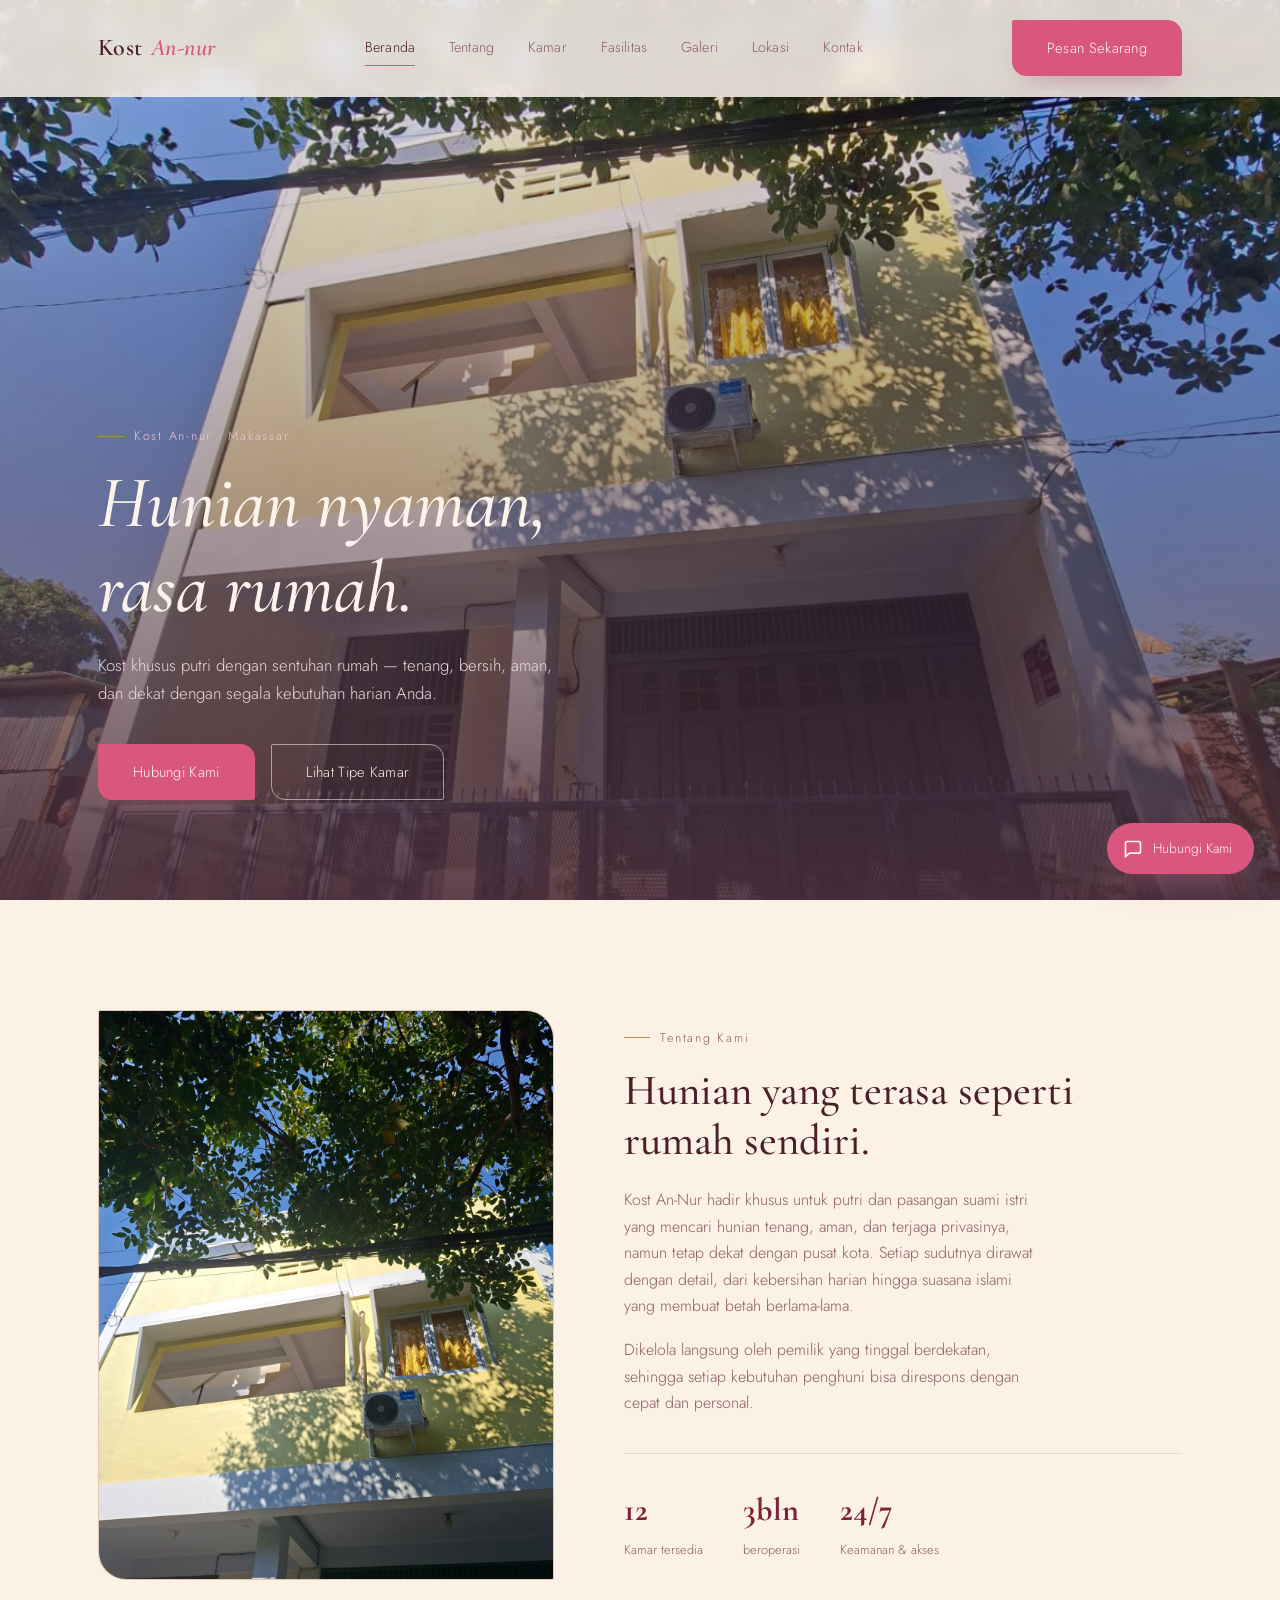
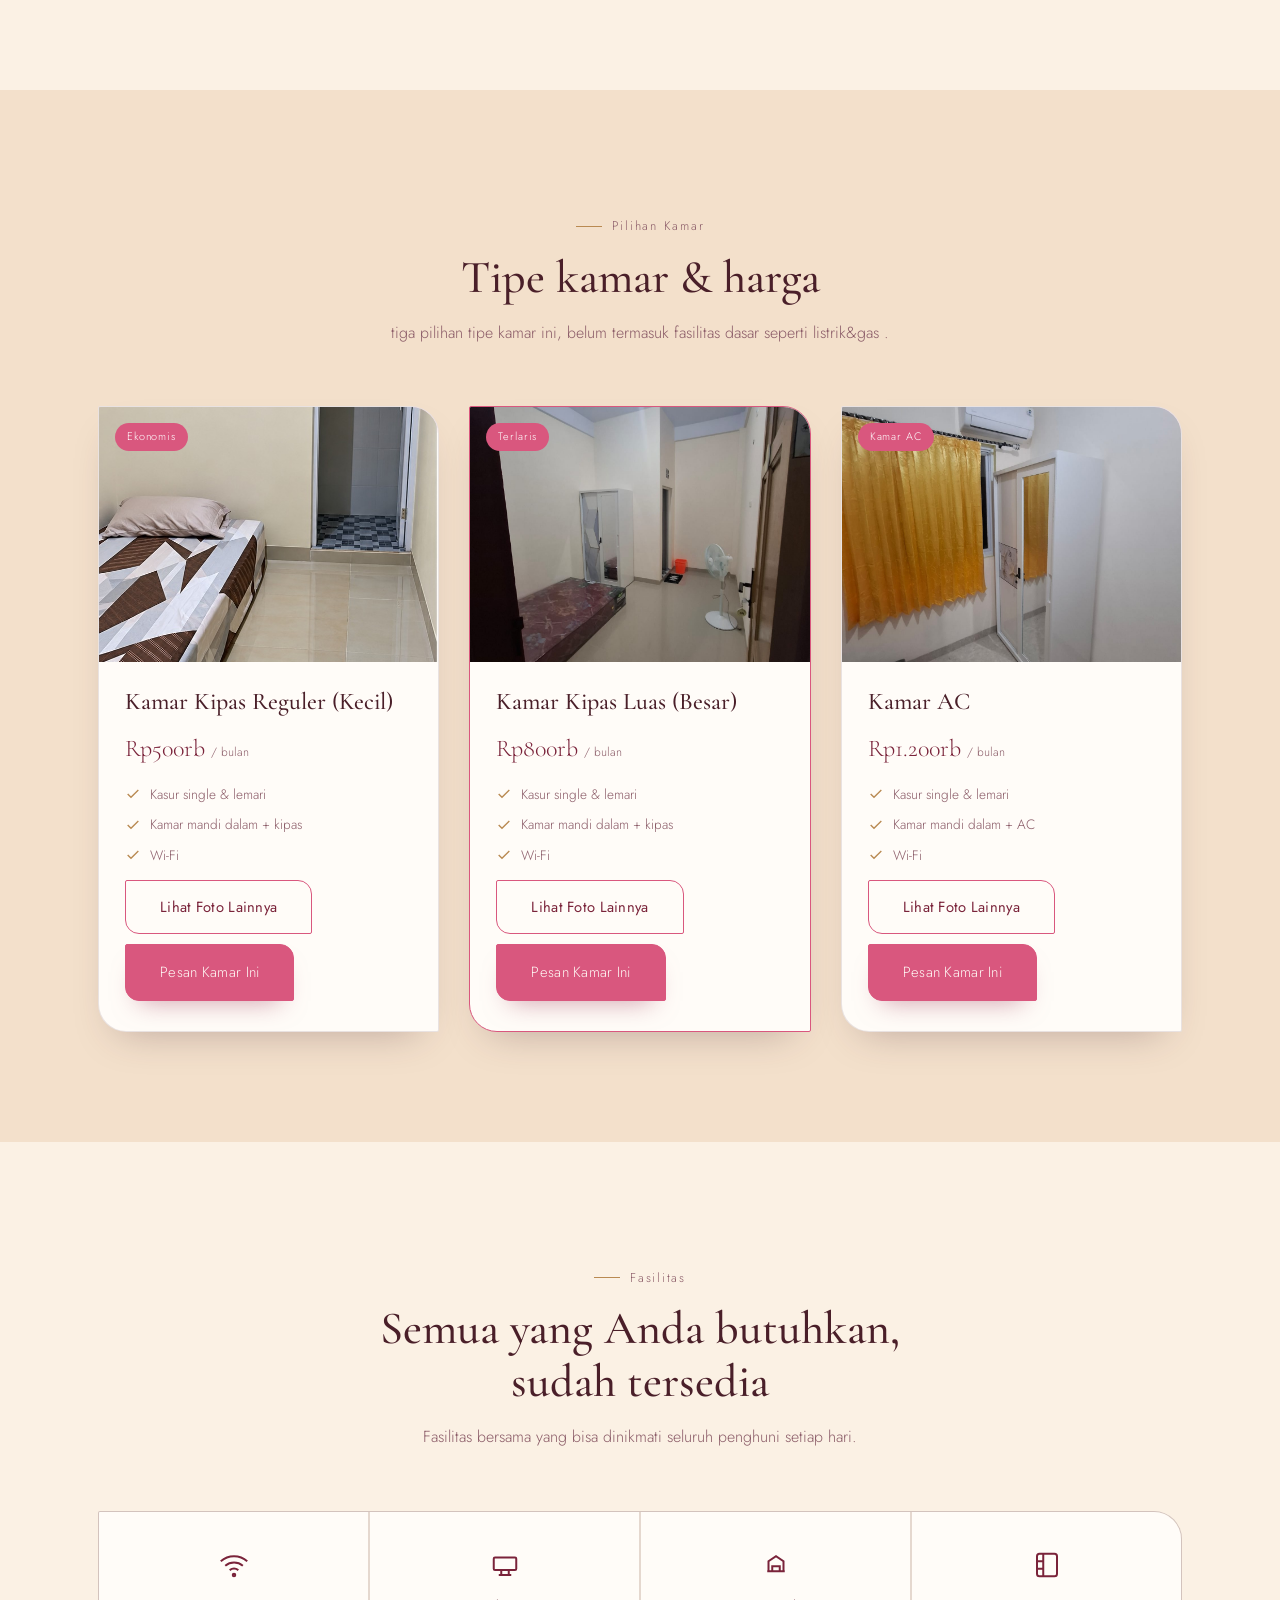
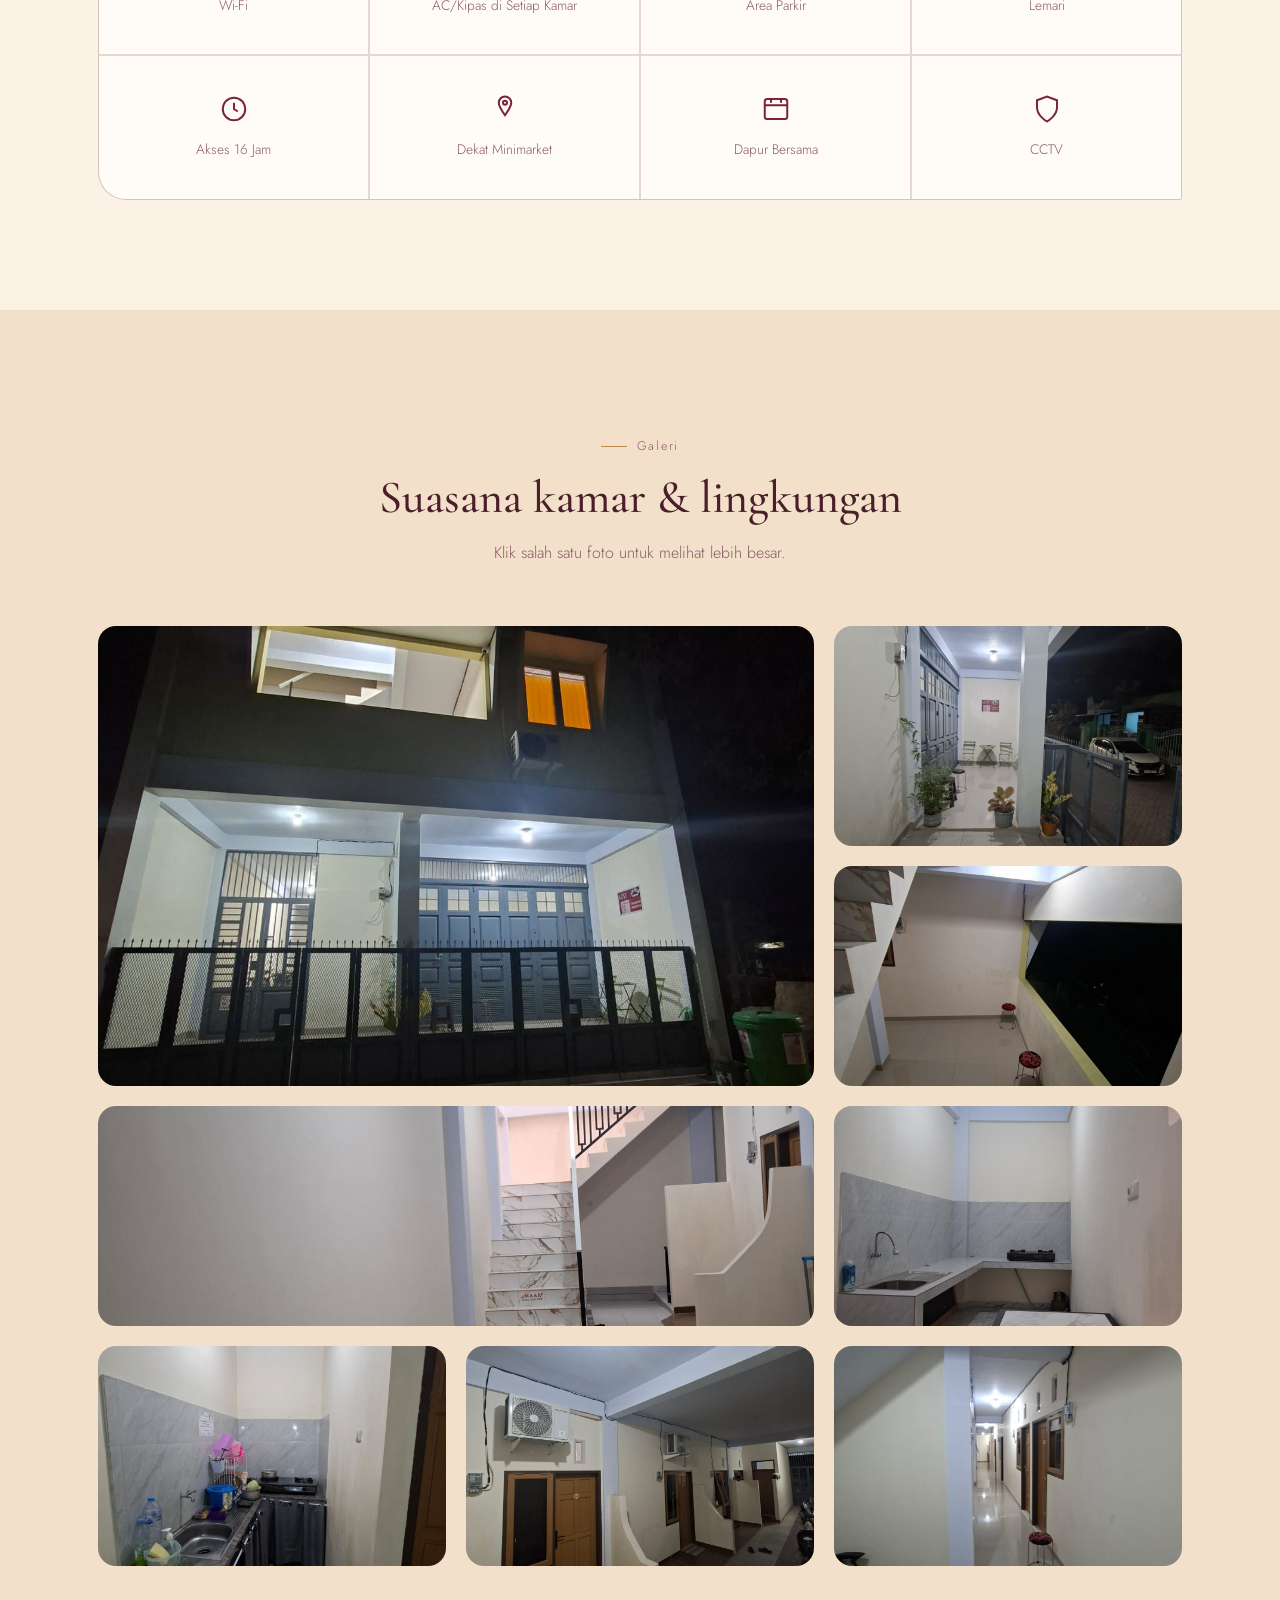
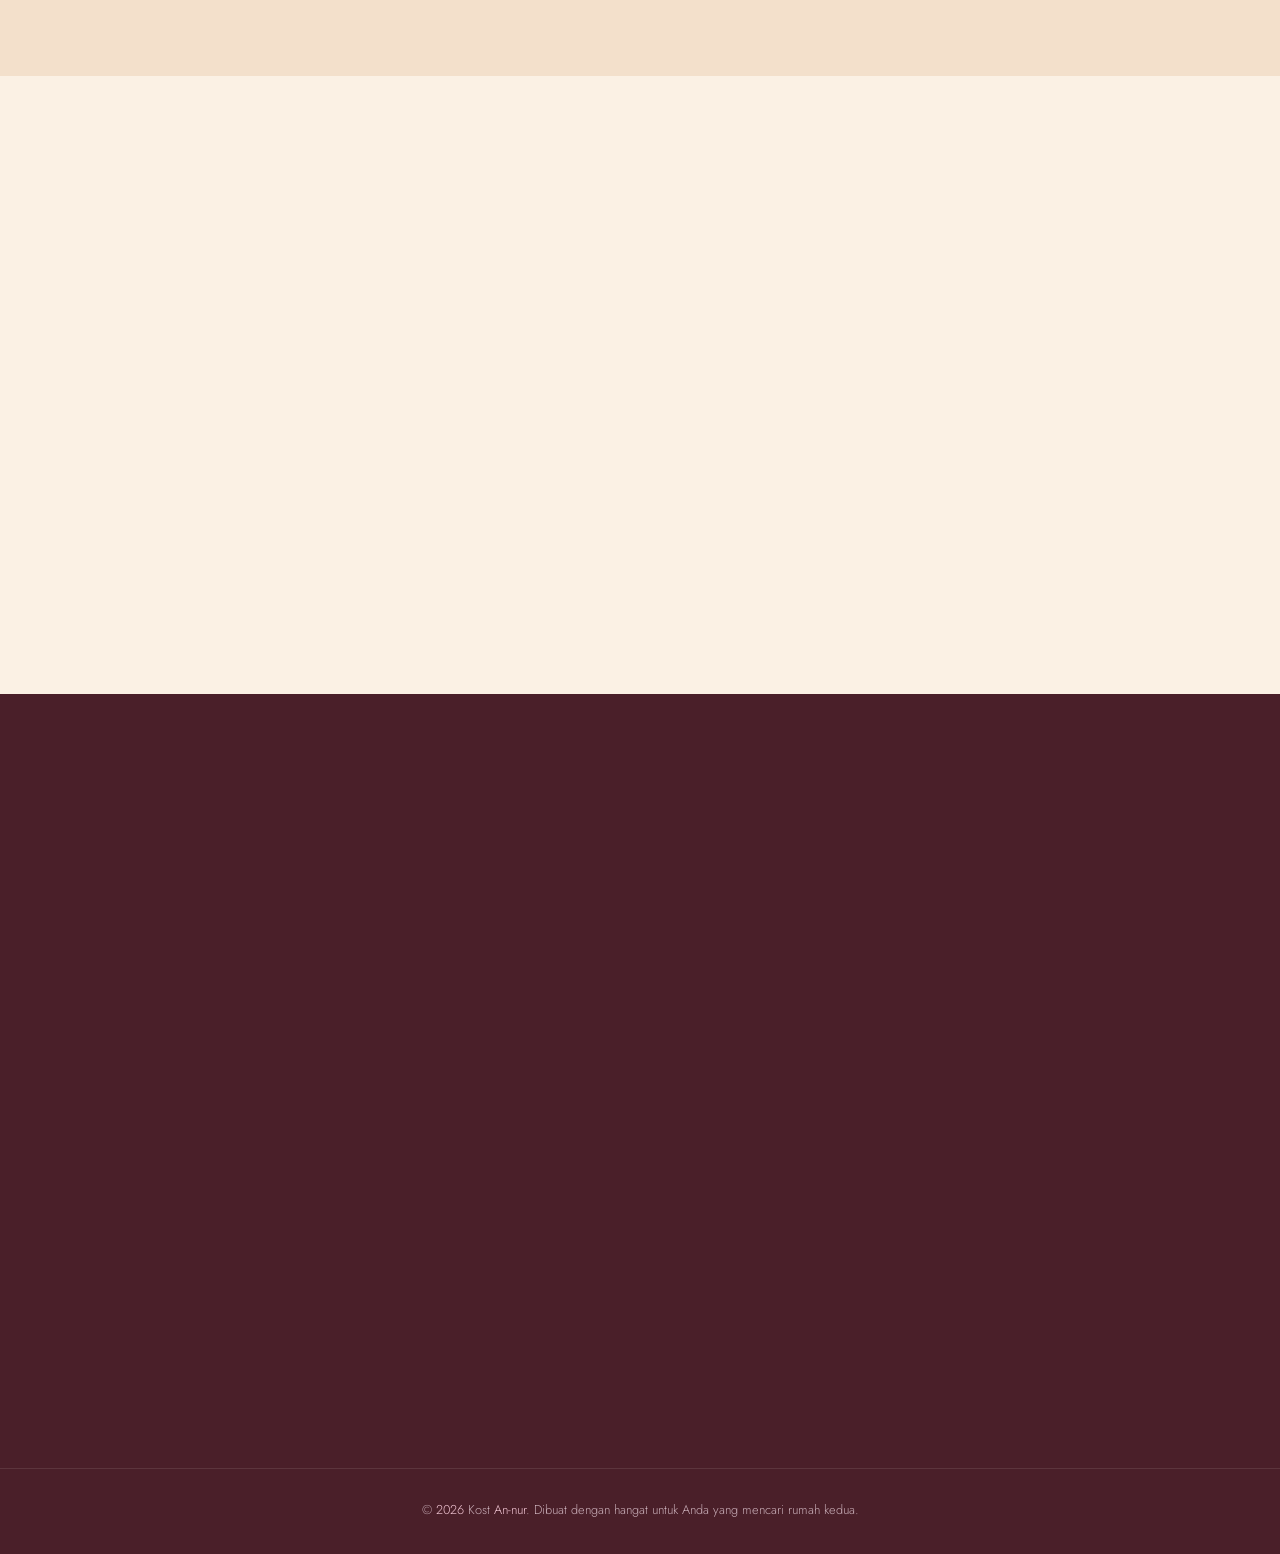
==== index.html @ 6fe7754f "Upload website awal" ====
<!DOCTYPE html>
<html lang="id">
<head>
<meta charset="UTF-8">
<meta name="viewport" content="width=device-width, initial-scale=1.0">
<title>Kost An-nur — Hunian Nyaman, Rasa Rumah</title>
<link rel="preconnect" href="https://fonts.googleapis.com">
<link rel="preconnect" href="https://fonts.gstatic.com" crossorigin>
<link href="https://fonts.googleapis.com/css2?family=Cormorant+Garamond:ital,wght@0,400;0,500;0,600;1,400&family=Jost:wght@300;400;500;600&display=swap" rel="stylesheet">
<link rel="stylesheet" href="style.css">
</head>
<body>
<header id="siteHeader">
  <nav>
    <a href="#beranda" class="brand">Kost <span>An-nur</span></a>
    <div class="nav-links" id="navLinks">
      <a href="#beranda">Beranda</a>
      <a href="#tentang">Tentang</a>
      <a href="#kamar">Kamar</a>
      <a href="#fasilitas">Fasilitas</a>
      <a href="#galeri">Galeri</a>
      <a href="#lokasi">Lokasi</a>
      <a href="#kontak">Kontak</a>
    </div>
    <div class="nav-cta">
      <a href="#kontak" class="btn btn-solid">Pesan Sekarang</a>
      <button class="burger" id="burgerBtn" aria-label="Buka menu"><span></span><span></span><span></span></button>
    </div>
  </nav>
</header>

<!-- ========== BERANDA ========== -->
<section id="beranda">
  <div class="hero-media photo-slot" style="--hero-img:url('fotobangunan.jpeg')"></div>
  <div class="hero-inner">
    <p class="eyebrow">Kost An-nur · Makassar</p>
    <h1 class="hero-title">Hunian nyaman,<br>rasa rumah.</h1>
    <p class="hero-sub">Kost khusus putri dengan sentuhan rumah — tenang, bersih, aman, dan dekat dengan segala kebutuhan harian Anda.</p>
    <div class="hero-actions">
      <a href="#kontak" class="btn btn-solid">Hubungi Kami</a>
      <a href="#kamar" class="btn">Lihat Tipe Kamar</a>
    </div>
  </div>
</section>

<!-- ========== TENTANG ========== -->
<section id="tentang">
  <div class="container about-grid reveal">
    <div class="about-media">
      <div class="frame-accent"></div>
      <div class="photo-slot" style="--about-img:url('fotobangunan2.jpeg')"></div>
    </div>
    <div class="about-copy">
      <p class="eyebrow">Tentang Kami</p>
      <h2 class="about-title">Hunian yang terasa seperti rumah sendiri.</h2>
      <p>Kost An-Nur hadir khusus untuk putri dan pasangan suami istri yang mencari hunian tenang, aman, dan terjaga privasinya, namun tetap dekat dengan pusat kota. Setiap sudutnya dirawat dengan detail, dari kebersihan harian hingga suasana islami yang membuat betah berlama-lama.</p>
      <p>Dikelola langsung oleh pemilik yang tinggal berdekatan, sehingga setiap kebutuhan penghuni bisa direspons dengan cepat dan personal.</p>
      <div class="about-stats">
        <div><strong>12</strong><span>Kamar tersedia</span></div>
        <div><strong>3bln</strong><span>beroperasi</span></div>
        <div><strong>24/7</strong><span>Keamanan &amp; akses</span></div>
      </div>
    </div>
  </div>
</section>

<!-- ========== KAMAR ========== -->
<section id="kamar">
  <div class="container">
    <div class="section-head reveal">
      <p class="eyebrow" style="justify-content:center">Pilihan Kamar</p>
      <h2>Tipe kamar &amp; harga</h2>
      <p>tiga pilihan tipe kamar ini, belum termasuk fasilitas dasar seperti listrik&gas .</p>
    </div>
    <div class="room-grid reveal">
<!-- KAMAR 1 -->
<div class="room-card">
  <div class="room-media">
    <span class="room-tag">Ekonomis</span>
    <div class="photo-slot">
      <img src="kamarkecilA.jpeg" alt="Kamar Kipas Reguler">
    </div>
  </div>

  <div class="room-body">
    <h3 class="room-name">Kamar Kipas Reguler (Kecil)</h3>
    <p class="room-price">Rp500rb <small>/ bulan</small></p>

    <ul class="room-feats">
      <li>
        <svg width="16" height="16" viewBox="0 0 24 24" fill="none" stroke="currentColor" stroke-width="2">
          <path d="M20 6L9 17l-5-5"/>
        </svg>
        Kasur single &amp; lemari
      </li>
      <li>
        <svg width="16" height="16" viewBox="0 0 24 24" fill="none" stroke="currentColor" stroke-width="2">
          <path d="M20 6L9 17l-5-5"/>
        </svg>
        Kamar mandi dalam + kipas
      </li>
      <li>
        <svg width="16" height="16" viewBox="0 0 24 24" fill="none" stroke="currentColor" stroke-width="2">
          <path d="M20 6L9 17l-5-5"/>
        </svg>
        Wi-Fi
      </li>
    </ul>

    <div class="room-actions">
      <button type="button" class="btn room-gallery-btn"
              data-title="Kamar Kipas Reguler (Kecil)"
              data-images="kamarkecilB.png|kamarkecilC.png|kamarkecilD.png">
        Lihat Foto Lainnya
      </button>
      <a href="#kontak" class="btn btn-solid">Pesan Kamar Ini</a>
    </div>
  </div>
</div>


<!-- KAMAR 2 -->
<div class="room-card featured">
  <div class="room-media">
    <span class="room-tag">Terlaris</span>
    <div class="photo-slot">
      <img src="kamarbesard.jpeg" alt="Kamar Kipas Luas">
    </div>
  </div>

  <div class="room-body">
    <h3 class="room-name">Kamar Kipas Luas (Besar)</h3>
    <p class="room-price">Rp800rb <small>/ bulan</small></p>

    <ul class="room-feats">
      <li>
        <svg width="16" height="16" viewBox="0 0 24 24" fill="none" stroke="currentColor" stroke-width="2">
          <path d="M20 6L9 17l-5-5"/>
        </svg>
        Kasur single &amp; lemari
      </li>
      <li>
        <svg width="16" height="16" viewBox="0 0 24 24" fill="none" stroke="currentColor" stroke-width="2">
          <path d="M20 6L9 17l-5-5"/>
        </svg>
        Kamar mandi dalam + kipas
      </li>
      <li>
        <svg width="16" height="16" viewBox="0 0 24 24" fill="none" stroke="currentColor" stroke-width="2">
          <path d="M20 6L9 17l-5-5"/>
        </svg>
        Wi-Fi
      </li>
    </ul>

    <div class="room-actions">
      <button type="button" class="btn room-gallery-btn"
              data-title="Kamar Kipas Luas (Besar)"
              data-images="kamarbesarb.jpeg|kamarbesarc.jpeg|kamarbesare.jpeg">
        Lihat Foto Lainnya
      </button>
      <a href="#kontak" class="btn btn-solid">Pesan Kamar Ini</a>
    </div>
  </div>
</div>


<!-- KAMAR 3 -->
<div class="room-card">
  <div class="room-media">
    <span class="room-tag">Kamar AC</span>
    <div class="photo-slot">
      <img src="kamaracA.jpeg" alt="Kamar AC">
    </div>
  </div>

  <div class="room-body">
    <h3 class="room-name">Kamar AC</h3>
    <p class="room-price">Rp1.200rb <small>/ bulan</small></p>

    <ul class="room-feats">
      <li>
        <svg width="16" height="16" viewBox="0 0 24 24" fill="none" stroke="currentColor" stroke-width="2">
          <path d="M20 6L9 17l-5-5"/>
        </svg>
        Kasur single &amp; lemari
      </li>
      <li>
        <svg width="16" height="16" viewBox="0 0 24 24" fill="none" stroke="currentColor" stroke-width="2">
          <path d="M20 6L9 17l-5-5"/>
        </svg>
        Kamar mandi dalam + AC
      </li>
      <li>
        <svg width="16" height="16" viewBox="0 0 24 24" fill="none" stroke="currentColor" stroke-width="2">
          <path d="M20 6L9 17l-5-5"/>
        </svg>
        Wi-Fi
      </li>
    </ul>

    <div class="room-actions">
      <button type="button" class="btn room-gallery-btn"
              data-title="Kamar AC"
              data-images="kamaracA.jpeg|kamaracB.jpeg|kamaracC.jpeg">
        Lihat Foto Lainnya
      </button>
      <a href="#kontak" class="btn btn-solid">Pesan Kamar Ini</a>
    </div>
  </div>
</div>

  </section>

<!-- ========== FASILITAS ========== -->
<section id="fasilitas">
  <div class="container">
    <div class="section-head reveal">
      <p class="eyebrow" style="justify-content:center">Fasilitas</p>
      <h2>Semua yang Anda butuhkan, sudah tersedia</h2>
      <p>Fasilitas bersama yang bisa dinikmati seluruh penghuni setiap hari.</p>
    </div>
    <div class="fac-grid reveal">
      <div class="fac-item">
        <svg width="30" height="30" viewBox="0 0 24 24" fill="none" stroke="currentColor" stroke-width="1.6"><path d="M5 12.55a11 11 0 0 1 14.08 0"/><path d="M1.42 9a16 16 0 0 1 21.16 0"/><path d="M8.53 16.11a6 6 0 0 1 6.95 0"/><circle cx="12" cy="20" r="1"/></svg>
        <span>Wi-Fi</span>
      </div>
      <div class="fac-item">
        <svg width="30" height="30" viewBox="0 0 24 24" fill="none" stroke="currentColor" stroke-width="1.6"><rect x="3" y="6" width="18" height="10" rx="1"/><path d="M7 20h10M9 16v4M15 16v4"/></svg>
        <span>AC/Kipas di Setiap Kamar</span>
      </div>
      <div class="fac-item">
        <svg width="30" height="30" viewBox="0 0 24 24" fill="none" stroke="currentColor" stroke-width="1.6"><path d="M5 17h14M6 17V9l6-4 6 4v8M9 17v-4h6v4"/></svg>
        <span>Area Parkir</span>
      </div>
      <div class="fac-item">
        <svg width="30" height="30" viewBox="0 0 24 24" fill="none" stroke="currentColor" stroke-width="1.6"><rect x="4" y="3" width="16" height="18" rx="2"/><path d="M9 3v18M4 9h5M4 15h5"/></svg>
        <span>Lemari </span>
      </div>
      <div class="fac-item">
        <svg width="30" height="30" viewBox="0 0 24 24" fill="none" stroke="currentColor" stroke-width="1.6"><circle cx="12" cy="12" r="9"/><path d="M12 7v5l3 2"/></svg>
        <span>Akses 16 Jam</span>
      </div>
      <div class="fac-item">
        <svg width="30" height="30" viewBox="0 0 24 24" fill="none" stroke="currentColor" stroke-width="1.6"><path d="M12 2a5 5 0 0 0-5 5c0 3 5 10 5 10s5-7 5-10a5 5 0 0 0-5-5z"/><circle cx="12" cy="7" r="1.6"/></svg>
        <span>Dekat Minimarket</span>
      </div>
      <div class="fac-item">
        <svg width="30" height="30" viewBox="0 0 24 24" fill="none" stroke="currentColor" stroke-width="1.6"><rect x="3" y="4" width="18" height="16" rx="2"/><path d="M3 9h18M8 4v3M16 4v3"/></svg>
        <span>Dapur Bersama</span>
      </div>
      <div class="fac-item">
        <svg width="30" height="30" viewBox="0 0 24 24" fill="none" stroke="currentColor" stroke-width="1.6"><path d="M12 22s8-4.5 8-11.5V5l-8-3-8 3v5.5C4 17.5 12 22 12 22z"/></svg>
        <span>CCTV</span>
      </div>
    </div>
  </div>
</section>

<!-- ========== GALERI ========== -->
<section id="galeri">
  <div class="container">
    <div class="section-head reveal">
      <p class="eyebrow" style="justify-content:center">Galeri</p>
      <h2>Suasana kamar &amp; lingkungan</h2>
      <p>Klik salah satu foto untuk melihat lebih besar.</p>
    </div>
    <div class="gal-grid reveal" id="galGrid">

      <div class="gal-item" data-label="Tampilan depan rumah">
        <img src="TAMPILAN DEPAN RUMAH.jpeg" alt="Halaman depan">
      </div>
         
            <div class="gal-item" data-label="TERAS">
        <img src="TERAS.jpeg" alt="Kamar AC">
      </div>

      <div class="gal-item" data-label="TERAS">
        <img src="teraslt2.jpeg" alt="Kamar AC">
      </div>

            <div class="gal-item" data-label="Parkiran">
        <img src="parkiran.jpeg" alt="Parkiran">
      </div>

            <div class="gal-item" data-label="Dapur bersama">
        <img src="dapurlt1.jpeg" alt="Dapur bersama lt1">
      </div>

      <div class="gal-item" data-label="Dapur bersama">
        <img src="dapurlt2.jpeg" alt="Dapur bersama lt2">
      </div>


          <div class="gal-item" data-label="gambar lantai1">
        <img src="lt1.jpeg" alt="Jemuran bersama">
      </div>

      <div class="gal-item" data-label="gambar lantai2">
        <img src="lt2.jpeg" alt="Jemuran bersama">
      </div>

    </div>
  </div>
</section>


<!-- ========== LOKASI ========== -->
<section id="lokasi">
  <div class="container loc-grid reveal">
    <div class="loc-copy">
      <p class="eyebrow">Lokasi</p>
      <h2 class="about-title">Strategis &amp; mudah dijangkau</h2>
      <p>Berada di lingkungan yang dekat dengan pusat kota hanya beberapa menit dari kampus, Rumah sakit tadjuddin, dan Minimarket</p>
      <div class="loc-addr">
        <svg width="20" height="20" viewBox="0 0 24 24" fill="none" stroke="currentColor" stroke-width="1.7"><path d="M12 22s8-9 8-13a8 8 0 1 0-16 0c0 4 8 13 8 13z"/><circle cx="12" cy="9" r="2.5"/></svg>
        <div>
          <strong>Kost An-nur</strong>
          Jl. Pajjaiang Lorong 2, Daya, Kec. Biringkanaya, Kota Makassar, Sulawesi Selatan 90241
        </div>
      </div>
      <a href="https://maps.app.goo.gl/pC8smtTYYidhm6To9" target="_blank" rel="noopener" class="btn btn-solid">Buka di Google Maps</a>
    </div>
    <div class="map-box">
      <svg class="map-pin" width="34" height="34" viewBox="0 0 24 24" fill="currentColor"><path d="M12 22s8-9 8-13a8 8 0 1 0-16 0c0 4 8 13 8 13z"/></svg>
      <iframe
        class="map-frame"
        src="https://www.google.com/maps?q=Jl.+Pajjaiang+Lorong+2,+Daya,+Kec.+Biringkanaya,+Kota+Makassar,+Sulawesi+Selatan+90241&output=embed"
        loading="lazy"
        referrerpolicy="no-referrer-when-downgrade"
        allowfullscreen
        title="Lokasi Kost An-nur"></iframe>
    </div>
  </div>
</section>

<!-- ========== KONTAK ========== -->
<section id="kontak">
  <div class="container">
    <div class="section-head reveal">
      <p class="eyebrow" style="justify-content:center">Kontak</p>
      <h2>Hubungi kami</h2>
      <p>Ada pertanyaan atau ingin survei langsung? Kirim pesan atau hubungi kami via WhatsApp.</p>
    </div>
    <div class="contact-grid reveal">
      <div class="contact-card">
        <div class="contact-row">
          <svg width="22" height="22" viewBox="0 0 24 24" fill="none" stroke="currentColor" stroke-width="1.7"><path d="M21 15a2 2 0 0 1-2 2H8l-5 4V5a2 2 0 0 1 2-2h14a2 2 0 0 1 2 2z"/></svg>
          <div><small>WhatsApp</small><a href="https://wa.me/6281256362606" target="_blank" rel="noopener">+62 812-5636-2606</a></div>
        </div>
        <div class="contact-row">
                  <svg width="22" height="22" viewBox="0 0 24 24" fill="none" stroke="currentColor" stroke-width="1.7"><path d="M21 15a2 2 0 0 1-2 2H8l-5 4V5a2 2 0 0 1 2-2h14a2 2 0 0 1 2 2z"/></svg>
          <div><small>WhatsApp</small><a href="https://wa.me/6282352627795" target="_blank" rel="noopener">+62 823-5262-7795</a></div>
        </div>
        <div class="contact-row">
              <svg width="22" height="22" viewBox="0 0 24 24" fill="none" stroke="currentColor" stroke-width="1.7"><path d="M22 16.92v3a2 2 0 0 1-2.18 2 19.79 19.79 0 0 1-8.63-3.07 19.5 19.5 0 0 1-6-6 19.79 19.79 0 0 1-3.07-8.67A2 2 0 0 1 4.11 2h3a2 2 0 0 1 2 1.72c.13.96.36 1.9.68 2.81a2 2 0 0 1-.45 2.11L8.09 9.91a16 16 0 0 0 6 6l1.27-1.27a2 2 0 0 1 2.11-.45c.91.32 1.85.55 2.81.68A2 2 0 0 1 22 16.92z"/></svg>
          <div><small>Telepon</small><a href="tel:+6281234567890">+62 812-3456-7890</a></div>
        </div>
        <a href="https://wa.me/6281256362606" target="_blank" rel="noopener" class="btn btn-solid" style="margin-top:10px; justify-content:center;">Chat via WhatsApp</a>
      </div>

      <form class="contact-form" id="contactForm">
        <input type="text" placeholder="Nama Anda" required>
        <input type="tel" placeholder="Nomor WhatsApp" required>
        <textarea rows="4" placeholder="Pesan Anda (mis. tanya ketersediaan kamar)" required></textarea>
        <button type="submit" class="btn btn-solid" style="justify-content:center;">Kirim Pesan</button>
        <p class="form-note" id="formNote">Pesan akan diarahkan ke WhatsApp kami.</p>
      </form>
    </div>
  </div>
</section>

<a href="https://wa.me/6281256362606" target="_blank" rel="noopener" class="fab">
  <svg width="20" height="20" viewBox="0 0 24 24" fill="none" stroke="currentColor" stroke-width="2"><path d="M21 15a2 2 0 0 1-2 2H8l-5 4V5a2 2 0 0 1 2-2h14a2 2 0 0 1 2 2z"/></svg>
  Hubungi Kami
</a>

<footer>
  &copy; <span id="year"></span> Kost <span>An-nur</span>. Dibuat dengan hangat untuk Anda yang mencari rumah kedua.
</footer>

<!-- Lightbox / Galeri Kamar -->
<div class="lightbox" id="lightbox">
  <div class="lightbox-box">
    <button class="lightbox-close" id="lightboxClose" aria-label="Tutup galeri">TUTUP ✕</button>

    <button class="lightbox-nav lightbox-prev" id="lightboxPrev" type="button" aria-label="Foto sebelumnya">&#10094;</button>

    <div class="lightbox-main">
      <img id="lightboxImg" src="" alt="Foto galeri">
    </div>

    <button class="lightbox-nav lightbox-next" id="lightboxNext" type="button" aria-label="Foto berikutnya">&#10095;</button>

    <div class="lightbox-info">
      <div class="lightbox-cap" id="lightboxCap"></div>
      <div class="lightbox-counter" id="lightboxCounter"></div>
    </div>

    <div class="lightbox-thumbs" id="lightboxThumbs"></div>
  </div>
</div>

<script src="https://code.jquery.com/jquery-3.7.1.min.js"></script>
<script src="script.js"></script>
</body>
</html>
---- style.css ----
:root{
    --cream:        #FBF1E4;
    --cream-deep:   #F3E0CB;
    --rose:         #D9577E;
    --rose-deep:    #7A233A;
    --rose-soft:    #F2C6D4;
    --plum:         #4A1F29;
    --plum-soft:    #8B5C68;
    --gold:         #B98A52;
    --card:         #FFFCF8;
    --border:       rgba(74,44,56,0.12);
    --shadow:       0 18px 40px -20px rgba(74,44,56,0.35);
    --radius-lg: 2px 28px 2px 28px;
    --radius-sm: 2px 14px 2px 14px;
  }
  :root:not([data-theme="light"]){
    @media (prefers-color-scheme: dark){
      --cream:        #211015;
      --cream-deep:   #2B161D;
      --rose:         #E58AA8;
      --rose-deep:    #F0AFC4;
      --rose-soft:    #3A1E27;
      --plum:         #F5E3E8;
      --plum-soft:    #D1AAB3;
      --gold:         #D9B685;
      --card:         #2A151C;
      --border:       rgba(243,227,232,0.14);
      --shadow:       0 18px 40px -20px rgba(0,0,0,0.6);
    }
  }
  :root[data-theme="dark"]{
    --cream:        #211015;
    --cream-deep:   #2B161D;
    --rose:         #E58AA8;
    --rose-deep:    #F0AFC4;
    --rose-soft:    #3A1E27;
    --plum:         #F5E3E8;
    --plum-soft:    #D1AAB3;
    --gold:         #D9B685;
    --card:         #2A151C;
    --border:       rgba(243,227,232,0.14);
    --shadow:       0 18px 40px -20px rgba(0,0,0,0.6);
  }

  *{ box-sizing: border-box; margin:0; padding:0; }
  html{ scroll-behavior: smooth; }
  body{
    background: var(--cream);
    color: var(--plum);
    font-family: 'Jost', system-ui, -apple-system, "Segoe UI", sans-serif;
    font-weight: 300;
    line-height: 1.65;
    -webkit-font-smoothing: antialiased;
    overflow-x: hidden;
  }
  img{ max-width:100%; display:block; }
  a{ color: inherit; text-decoration: none; }
  h1,h2,h3,h4{
    font-family: 'Cormorant Garamond', Georgia, serif;
    font-weight: 500;
    color: var(--plum);
    line-height: 1.15;
  }
  .container{ max-width: 1140px; margin: 0 auto; padding: 0 28px; }
  .eyebrow{
    font-family: 'Jost', sans-serif;
    font-size: 0.78rem;
    letter-spacing: 0.14em;
    color: var(--rose-deep);
    margin-bottom: 14px;
    display:flex; align-items:center; gap:10px;
  }
  .eyebrow::before{
    content:"";
    width: 26px; height: 1px;
    background: var(--gold);
    display:inline-block;
  }
  section{ padding: 110px 0; position:relative; }
  .btn{
    display:inline-flex; align-items:center; gap:10px;
    font-family:'Jost', sans-serif; font-size:0.92rem; letter-spacing:0.02em;
    padding: 15px 34px;
    border-radius: var(--radius-sm);
    border: 1px solid var(--rose);
    cursor:pointer;
    transition: transform .35s ease, background .35s ease, color .35s ease, box-shadow .35s ease;
    background:transparent;
    color: var(--rose-deep);
  }
  .btn-solid{
    background: var(--rose);
    color: #FFF8F4;
    border-color: var(--rose);
    box-shadow: 0 14px 26px -14px rgba(180,101,125,0.65);
  }
  .btn:hover{ transform: translateY(-2px); }
  .btn-solid:hover{ background: var(--rose-deep); border-color: var(--rose-deep); }

  /* ---------- NAV ---------- */
  header{
    position: fixed; top:0; left:0; right:0; z-index: 100;
    background: rgba(251,243,236,0.86);
    backdrop-filter: blur(10px);
    border-bottom: 1px solid transparent;
    transition: border-color .3s ease, background .3s ease;
  }
  :root[data-theme="dark"] header, @media (prefers-color-scheme: dark){ header{ background: rgba(34,23,32,0.86); } }
  header.scrolled{ border-bottom-color: var(--border); }
  nav{
    display:flex; align-items:center; justify-content:space-between;
    padding: 20px 28px;
    max-width: 1140px; margin:0 auto;
  }
  .brand{
    font-family:'Cormorant Garamond', serif;
    font-size: 1.5rem; font-weight:600; color: var(--plum);
    letter-spacing: 0.02em;
    display:flex; align-items:center; gap:8px;
  }
  .brand span{ color: var(--rose); font-style: italic; }
  .nav-links{
    display:flex; align-items:center; gap: 34px;
    font-size: 0.9rem; letter-spacing: 0.01em;
  }
  .nav-links a{
    position:relative; padding: 4px 0; color: var(--plum-soft);
    transition: color .25s ease;
  }
  .nav-links a::after{
    content:""; position:absolute; left:0; bottom:-2px; height:1px; width:0;
    background: var(--rose); transition: width .3s ease;
  }
  .nav-links a:hover, .nav-links a.active{ color: var(--plum); }
  .nav-links a:hover::after, .nav-links a.active::after{ width:100%; }
  .nav-cta{ display:flex; align-items:center; gap:18px; }
  .burger{
    display:none; flex-direction:column; gap:5px; background:none; border:none; cursor:pointer; padding:6px;
  }
  .burger span{ width:22px; height:1.5px; background: var(--plum); display:block; transition: all .3s ease; }
  .burger.open span:nth-child(1){ transform: translateY(6.5px) rotate(45deg); }
  .burger.open span:nth-child(2){ opacity:0; }
  .burger.open span:nth-child(3){ transform: translateY(-6.5px) rotate(-45deg); }

  /* ---------- HERO ---------- */
  #beranda{
    min-height: 100svh;
    display:flex; align-items:flex-end;
    padding: 0;
    background: var(--plum);
  }
  .hero-media{
    position:absolute; inset:0;
    background: linear-gradient(180deg, rgba(74,44,56,0.15) 0%, rgba(74,44,56,0.55) 72%, rgba(74,44,56,0.82) 100%),
                repeating-linear-gradient(135deg, #8F4A61 0px, #8F4A61 2px, #B4657D 2px, #B4657D 40px);
    z-index:0;
  }
  .photo-slot{
    background-size: cover; background-position:center;
  }
  #beranda .hero-media.photo-slot{
    background-image:
      linear-gradient(180deg, rgba(74,44,56,0.10) 0%, rgba(74,44,56,0.55) 70%, rgba(74,44,56,0.88) 100%),
      var(--hero-img, none);
  }
  .hero-placeholder-note{
    position:absolute; top:100px; right:28px; z-index:2;
    background: rgba(255,253,251,0.9); color: var(--plum-soft);
    font-size: 0.72rem; padding: 8px 14px; border-radius: 20px;
    border: 1px dashed var(--gold);
    max-width: 230px; text-align:right; line-height:1.4;
  }
  .hero-inner{
    position: relative; z-index: 1;
    width:100%; padding: 0 28px 100px;
    max-width: 1140px; margin: 0 auto;
    color: #FBF3EC;
  }
  .hero-inner .eyebrow{ color: var(--rose-soft); }
  .hero-inner .eyebrow::before{ background: var(--gold); }
  .hero-title{
    font-size: clamp(2.6rem, 6vw, 4.6rem);
    font-style: italic;
    max-width: 780px;
    color: #FBF3EC;
    margin-bottom: 22px;
  }
  .hero-sub{
    font-size: 1.05rem; max-width: 480px; color: #EAD9DE; font-weight:300;
    margin-bottom: 36px;
  }
  .hero-actions{ display:flex; gap:16px; flex-wrap:wrap; }
  .hero-actions .btn:not(.btn-solid){
    color: #FBF1E4;
    border-color: rgba(251,241,228,0.55);
  }
  .hero-actions .btn:not(.btn-solid):hover{
    background: rgba(251,241,228,0.1);
    border-color: #FBF1E4;
  }
  .hero-scroll{
    position:absolute; bottom: 28px; right: 28px; z-index:1;
    display:flex; flex-direction:column; align-items:center; gap:10px;
    color: #EAD9DE; font-size: 0.7rem; letter-spacing:0.16em;
  }
  .hero-scroll-line{ width:1px; height:46px; background: linear-gradient(#EAD9DE, transparent); animation: scrollpulse 2.2s ease-in-out infinite; }
  @keyframes scrollpulse{ 0%,100%{ opacity:.3 } 50%{ opacity:1 } }

  /* ---------- TENTANG ---------- */
  .about-grid{
    display:grid; grid-template-columns: 0.9fr 1.1fr; gap: 70px; align-items:center;
  }
  .about-media{
    position:relative;
    aspect-ratio: 4/5;
    border-radius: var(--radius-lg);
    overflow:hidden;
    background: var(--cream-deep);
    border: 1px solid var(--border);
  }
  .about-media .photo-slot{
    position:absolute; inset:0;
    background-image: var(--about-img, none);
    display:flex; align-items:center; justify-content:center;
  }
  .about-media .frame-accent{
    position:absolute; top:-18px; left:-18px; right:18px; bottom:18px;
    border: 1px solid var(--gold); border-radius: var(--radius-lg);
    z-index:-1;
  }
  .about-copy p{ color: var(--plum-soft); margin-bottom: 18px; max-width: 46ch; }
  .about-title{ font-size: clamp(2rem, 3.4vw, 2.7rem); margin-bottom: 22px; }
  .about-stats{
    display:flex; gap: 40px; margin-top: 36px; padding-top: 30px; border-top: 1px solid var(--border);
  }
  .about-stats div strong{ font-family:'Cormorant Garamond', serif; font-size:2rem; display:block; color: var(--rose-deep); }
  .about-stats div span{ font-size:0.8rem; color: var(--plum-soft); }

  /* ---------- KAMAR ---------- */
  #kamar{ background: var(--cream-deep); }
  .section-head{ text-align:center; max-width: 620px; margin: 0 auto 60px; }
  .section-head h2{ font-size: clamp(2.1rem, 3.6vw, 3rem); }
  .section-head p{ color: var(--plum-soft); margin-top: 16px; }
  .room-grid{
    display:grid; grid-template-columns: repeat(3, 1fr); gap: 30px;
  }
  .room-card{
    background: var(--card); border-radius: var(--radius-lg);
    overflow:hidden; border:1px solid var(--border);
    box-shadow: var(--shadow);
    display:flex; flex-direction:column;
    transition: transform .4s ease;
  }
  .room-card:hover{ transform: translateY(-6px); }
  .room-card.featured{ border-color: var(--rose); }
  .room-media{ aspect-ratio: 4/3; background: var(--rose-soft); position:relative; }
  .room-media .photo-slot{ position:absolute; inset:0; background-image: var(--room-img, none); }
  .room-tag{
    position:absolute; top:16px; left:16px; z-index:1;
    background: var(--rose); color:#fff; font-size:0.68rem; letter-spacing:0.08em;
    padding: 5px 12px; border-radius: 14px;
  }
  .room-body{ padding: 26px 26px 30px; display:flex; flex-direction:column; gap:14px; flex:1; }
  .room-name{ font-size:1.5rem; }
  .room-price{ color: var(--rose-deep); font-family:'Cormorant Garamond', serif; font-size:1.5rem; }
  .room-price small{ font-family:'Jost',sans-serif; font-size:0.75rem; color: var(--plum-soft); font-weight:300; }
  .room-feats{ list-style:none; display:flex; flex-direction:column; gap:8px; font-size:0.85rem; color: var(--plum-soft); }
  .room-feats li{ display:flex; align-items:center; gap:9px; }
  .room-feats li svg{ flex:none; color: var(--gold); }
  .room-card .btn{ margin-top:auto; align-self:flex-start; }

  /* ---------- FASILITAS ---------- */
  .fac-grid{
    display:grid; grid-template-columns: repeat(4, 1fr); gap: 2px;
    background: var(--border); border: 1px solid var(--border); border-radius: var(--radius-lg); overflow:hidden;
  }
  .fac-item{
    background: var(--card); padding: 38px 24px; text-align:center;
    display:flex; flex-direction:column; align-items:center; gap:14px;
    transition: background .3s ease;
  }
  .fac-item:hover{ background: var(--rose-soft); }
  .fac-item svg{ color: var(--rose-deep); }
  .fac-item span{ font-size:0.86rem; color: var(--plum-soft); }

  /* ---------- GALERI ---------- */
  #galeri{ background: var(--cream-deep); }
  .gal-grid{
    display:grid; grid-template-columns: repeat(4, 1fr); grid-auto-rows: 190px; gap: 14px;
  }
  .gal-item{
    position:relative; border-radius: var(--radius-sm); overflow:hidden; cursor: pointer;
    background: var(--rose-soft);
  }
  .gal-item .photo-slot{ position:absolute; inset:0; background-image: var(--gal-img, none); }
  .gal-item:nth-child(1){ grid-column: span 2; grid-row: span 2; }
  .gal-item:nth-child(4){ grid-column: span 2; }
  .gal-item::after{
    content: attr(data-label);
    position:absolute; left:14px; bottom:12px; z-index:1;
    color:#fff; font-size:0.78rem; letter-spacing:0.03em;
    opacity:0; transform: translateY(6px);
    transition: all .3s ease;
  }
  .gal-item::before{
    content:""; position:absolute; inset:0; background: linear-gradient(180deg, transparent 50%, rgba(74,44,56,0.65) 100%);
    opacity:0; transition: opacity .3s ease; z-index:0;
  }
  .gal-item:hover::after, .gal-item:hover::before{ opacity:1; transform:none; }

  .lightbox{
    position:fixed; inset:0; background: rgba(34,23,32,0.92); z-index:200;
    display:none; align-items:center; justify-content:center; padding: 40px;
  }
  .lightbox.open{ display:flex; }
  .lightbox-box{
    max-width: 780px; width:100%; aspect-ratio: 4/3; border-radius: var(--radius-lg);
    background: var(--rose-soft); position:relative; overflow:hidden;
  }
  .lightbox-box .photo-slot{ position:absolute; inset:0; background-image: var(--lightbox-img, none); }
  .lightbox-close{
    position:absolute; top:-46px; right:0; background:none; border:none; color:#FBF3EC;
    font-family:'Jost',sans-serif; font-size:0.85rem; cursor:pointer; letter-spacing:0.05em;
  }
  .lightbox-cap{ position:absolute; left:20px; bottom:16px; color:#FBF3EC; font-size:0.85rem; z-index:1;}

  /* ---------- LOKASI ---------- */
  .loc-grid{
    display:grid; grid-template-columns: 1fr 1fr; gap: 60px; align-items:stretch;
  }
  .loc-copy p{ color: var(--plum-soft); max-width: 42ch; margin-bottom: 26px; }
  .loc-addr{
    display:flex; gap:14px; margin-bottom: 30px; align-items:flex-start;
  }
  .loc-addr svg{ flex:none; color: var(--rose-deep); margin-top:3px; }
  .loc-addr strong{ display:block; margin-bottom:4px; font-family:'Cormorant Garamond', serif; font-size:1.2rem; }
  .map-box{
    position:relative; border-radius: var(--radius-lg); overflow:hidden;
    border: 1px solid var(--border); min-height: 340px;
    background:
      linear-gradient(rgba(251,243,236,0.0), rgba(251,243,236,0.0)),
      repeating-linear-gradient(0deg, transparent, transparent 38px, rgba(180,101,125,0.14) 38px, rgba(180,101,125,0.14) 39px),
      repeating-linear-gradient(90deg, transparent, transparent 38px, rgba(180,101,125,0.14) 38px, rgba(180,101,125,0.14) 39px),
      var(--cream-deep);
  }
  .map-pin{
    position:absolute; top:50%; left:50%; transform: translate(-50%,-100%);
    color: var(--rose); filter: drop-shadow(0 6px 10px rgba(74,44,56,0.35));
  }
  .map-frame{
    position:absolute; inset:0; width:100%; height:100%; border:0;
  }
  .map-box .btn{
    position:absolute; bottom:20px; left:50%; transform: translateX(-50%);
  }

  /* ---------- KONTAK ---------- */
  #kontak{ background: var(--plum); color: #F3E3E8; }
  #kontak .eyebrow{ color: var(--rose-soft); }
  #kontak .section-head h2{ color:#FBF3EC; }
  #kontak .section-head p{ color: #D9BFC7; }
  .contact-grid{
    display:grid; grid-template-columns: 1fr 1fr; gap: 50px;
  }
  .contact-card{
    background: rgba(251,243,236,0.06); border:1px solid rgba(251,243,236,0.16);
    border-radius: var(--radius-lg); padding: 40px;
    display:flex; flex-direction:column; gap:18px;
  }
  .contact-row{ display:flex; align-items:center; gap:16px; }
  .contact-row svg{ color: var(--gold); flex:none; }
  .contact-row a, .contact-row span{ font-size:0.98rem; }
  .contact-row small{ display:block; color:#C9AEB8; font-size:0.72rem; letter-spacing:0.06em; margin-bottom:2px; }
  .contact-form{ display:flex; flex-direction:column; gap:16px; }
  .contact-form input, .contact-form textarea{
    background: rgba(251,243,236,0.08); border:1px solid rgba(251,243,236,0.2);
    border-radius: 2px 12px 2px 12px; padding: 14px 16px; color:#FBF3EC; font-family:'Jost',sans-serif; font-size:0.9rem;
  }
  .contact-form input::placeholder, .contact-form textarea::placeholder{ color:#C9AEB8; }
  .contact-form input:focus, .contact-form textarea:focus{ outline: 1px solid var(--gold); }
  .form-note{ font-size:0.76rem; color:#C9AEB8; }

  /* ---------- FLOATING WA ---------- */
  .fab{
    position: fixed; bottom: 26px; right: 26px; z-index: 90;
    display:flex; align-items:center; gap:10px;
    background: var(--rose); color:#FFF8F4;
    padding: 14px 22px 14px 16px; border-radius: 40px;
    box-shadow: 0 16px 30px -12px rgba(180,101,125,0.6);
    font-size:0.86rem;
    transition: transform .3s ease;
  }
  .fab:hover{ transform: translateY(-3px); }

  footer{
    background: var(--plum); color:#C9AEB8; text-align:center; padding: 30px 20px 34px;
    font-size:0.8rem; border-top: 1px solid rgba(251,243,236,0.1);
  }
  footer span{ color: var(--rose-soft); }

  /* ---------- REVEAL ---------- */
  .reveal{ opacity:0; transform: translateY(18px); transition: opacity .8s ease, transform .8s ease; }
  .reveal.in{ opacity:1; transform:none; }

  /* ---------- RESPONSIVE ---------- */
  @media (max-width: 980px){
    .about-grid, .loc-grid, .contact-grid{ grid-template-columns: 1fr; }
    .room-grid{ grid-template-columns: 1fr 1fr; }
    .fac-grid{ grid-template-columns: repeat(2, 1fr); }
    .gal-grid{ grid-template-columns: repeat(2, 1fr); grid-auto-rows:160px; }
    .gal-item:nth-child(1){ grid-column: span 2; grid-row: span 1; }
  }
  @media (max-width: 720px){
    .nav-links{
      position:fixed; top:68px; left:0; right:0; bottom:0;
      background: var(--cream); flex-direction:column; justify-content:flex-start;
      padding: 40px 28px; gap: 28px; font-size:1.1rem;
      transform: translateX(100%); transition: transform .35s ease;
    }
    .nav-links.open{ transform: translateX(0); }
    .nav-cta .btn-solid{ display:none; }
    .burger{ display:flex; }
    .room-grid{ grid-template-columns: 1fr; }
    section{ padding: 80px 0; }
    .hero-placeholder-note{ display:none; }
  }
  @media (prefers-reduced-motion: reduce){
    *{ animation: none !important; transition: none !important; }
    html{ scroll-behavior:auto; }
  }

  .gal-grid{
  display:grid;
  grid-template-columns: repeat(3, 1fr);
  grid-auto-rows: 220px;
  grid-auto-flow: dense;
  gap:20px;
}

.gal-item{
  border-radius: 18px;
  overflow: hidden;
}

.gal-item img{
  width: 100%;
  height: 100%;
  object-fit: cover;
  display: block;
}

/* kotak besar (kiri, tinggi 2 baris) */
.gal-item.big{
  grid-column: span 1;
  grid-row: span 2;
}

/* kotak lebar (melebar 2 kolom) */
.gal-item.wide{
  grid-column: span 2;
  grid-row: span 1;
}

/* ---------- FOTO PADA KARTU KAMAR ---------- */
.room-media .photo-slot{
  position:absolute;
  inset:0;
  overflow:hidden;
}
.room-media .photo-slot img{
  width:100%;
  height:100%;
  object-fit:cover;
  display:block;
  transition:transform .5s ease;
}
.room-card:hover .room-media .photo-slot img{
  transform:scale(1.04);
}
.room-actions{
  display:flex;
  flex-wrap:wrap;
  gap:10px;
  margin-top:auto;
}
.room-actions .btn{ margin-top:0; }
.room-gallery-btn{ background:transparent; }

/* ---------- LIGHTBOX GALERI KAMAR ---------- */
.lightbox{
  position:fixed;
  inset:0;
  background:rgba(34,23,32,.94);
  z-index:200;
  display:none;
  align-items:center;
  justify-content:center;
  padding:40px 24px;
}
.lightbox.open{ display:flex; }
.lightbox-box{
  width:min(100%,900px);
  position:relative;
  background:var(--card);
  border-radius:var(--radius-lg);
  padding:20px;
  box-shadow:0 25px 70px rgba(0,0,0,.35);
}
.lightbox-close{
  position:absolute;
  top:-42px;
  right:0;
  background:none;
  border:none;
  color:#FBF3EC;
  font-family:'Jost',sans-serif;
  font-size:.85rem;
  cursor:pointer;
  letter-spacing:.05em;
}
.lightbox-main{
  width:100%;
  height:min(62vh,560px);
  background:var(--rose-soft);
  border-radius:var(--radius-sm);
  overflow:hidden;
}
.lightbox-main img{
  width:100%;
  height:100%;
  object-fit:contain;
  display:block;
}
.lightbox-nav{
  position:absolute;
  top:calc(50% - 28px);
  width:44px;
  height:44px;
  border:1px solid rgba(255,255,255,.25);
  border-radius:50%;
  background:rgba(34,23,32,.65);
  color:#fff;
  font-size:1.4rem;
  cursor:pointer;
  z-index:3;
  transition:background .2s ease,transform .2s ease;
}
.lightbox-nav:hover{
  background:var(--rose);
  transform:scale(1.05);
}
.lightbox-prev{ left:34px; }
.lightbox-next{ right:34px; }
.lightbox-info{
  display:flex;
  justify-content:space-between;
  align-items:center;
  gap:15px;
  padding:14px 2px 10px;
}
.lightbox-cap{ color:var(--plum); font-size:.9rem; }
.lightbox-counter{ color:var(--plum-soft); font-size:.78rem; }
.lightbox-thumbs{
  display:flex;
  gap:10px;
  overflow-x:auto;
  padding-top:4px;
}
.lightbox-thumb{
  flex:0 0 88px;
  height:62px;
  border:2px solid transparent;
  border-radius:8px;
  overflow:hidden;
  padding:0;
  background:var(--rose-soft);
  cursor:pointer;
  opacity:.65;
}
.lightbox-thumb.active{
  border-color:var(--rose);
  opacity:1;
}
.lightbox-thumb img{
  width:100%;
  height:100%;
  object-fit:cover;
  display:block;
}
@media (max-width:720px){
  .room-actions{ flex-direction:column; }
  .room-actions .btn{
    width:100%;
    justify-content:center;
  }
  .lightbox{ padding:50px 14px 20px; }
  .lightbox-box{ padding:12px; }
  .lightbox-main{ height:55vh; }
  .lightbox-prev{ left:22px; }
  .lightbox-next{ right:22px; }
  .lightbox-nav{
    width:38px;
    height:38px;
  }
  .lightbox-close{ top:-35px; }
}
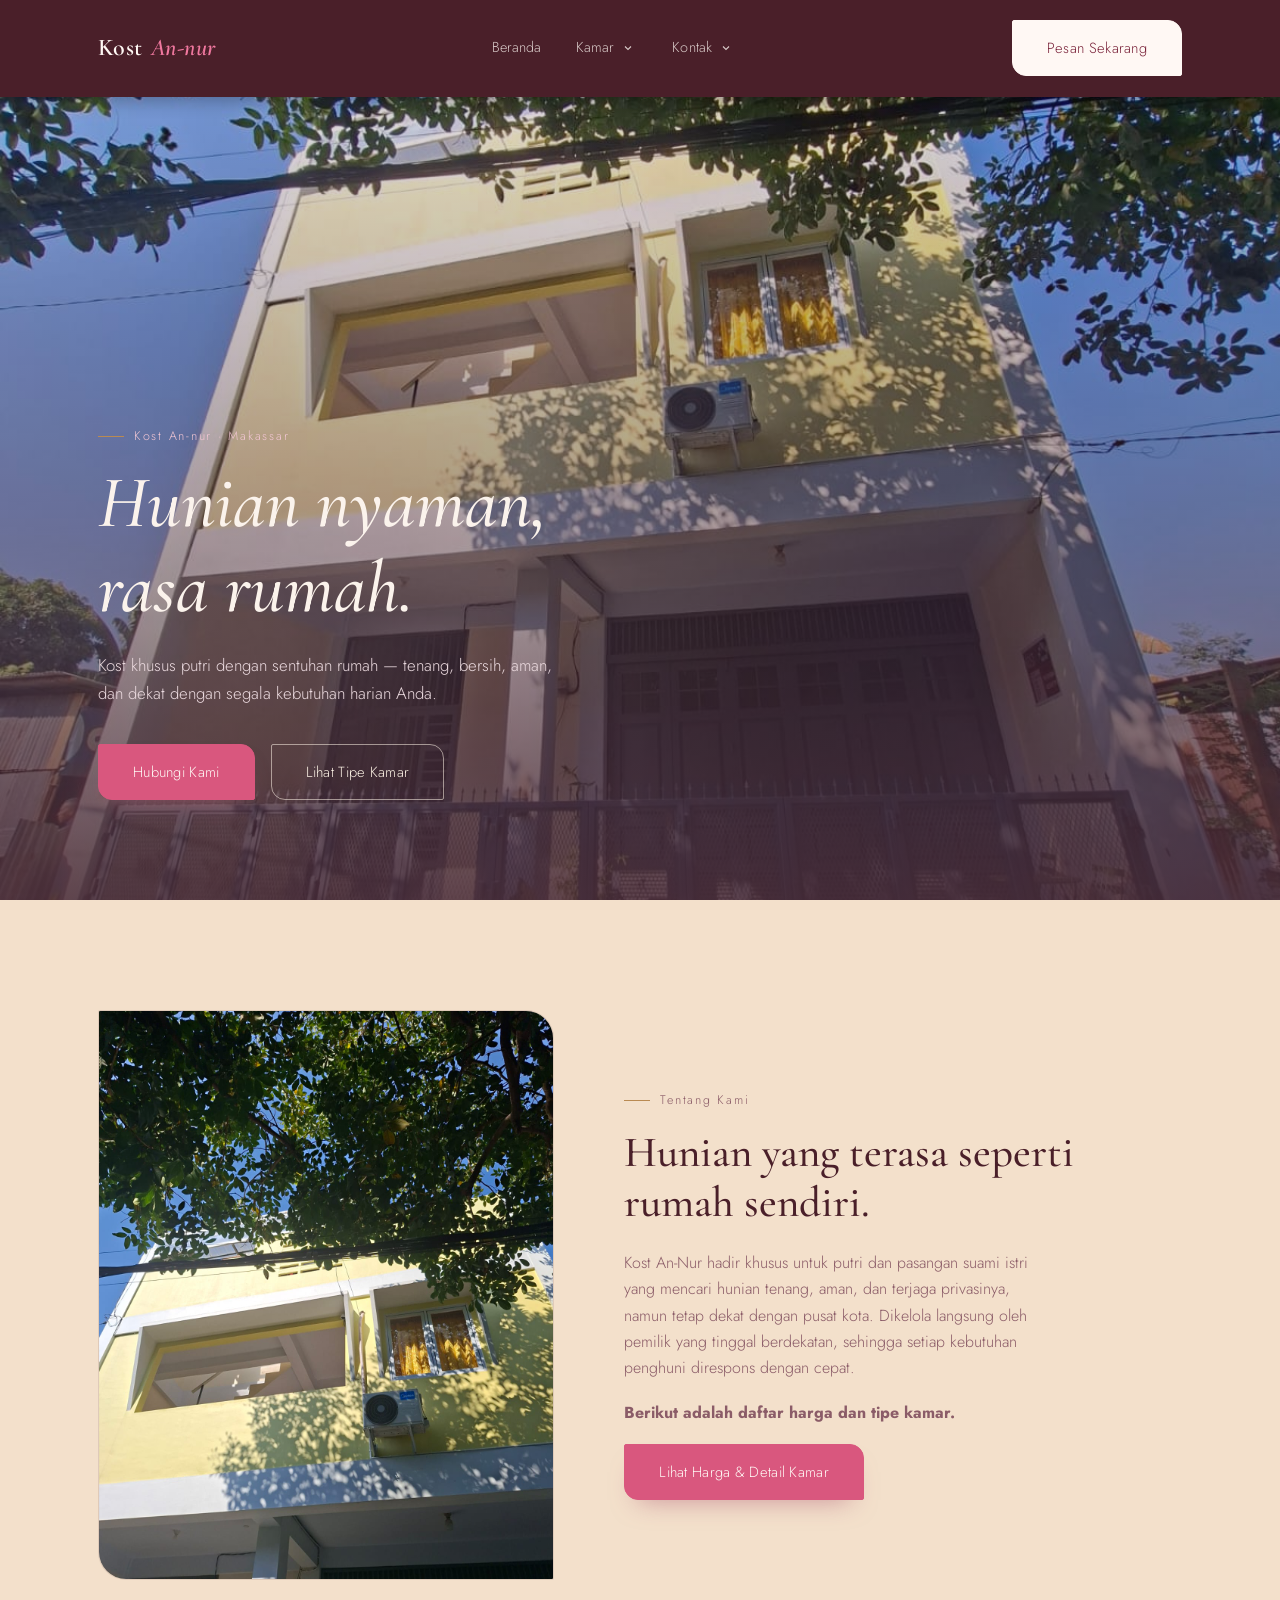
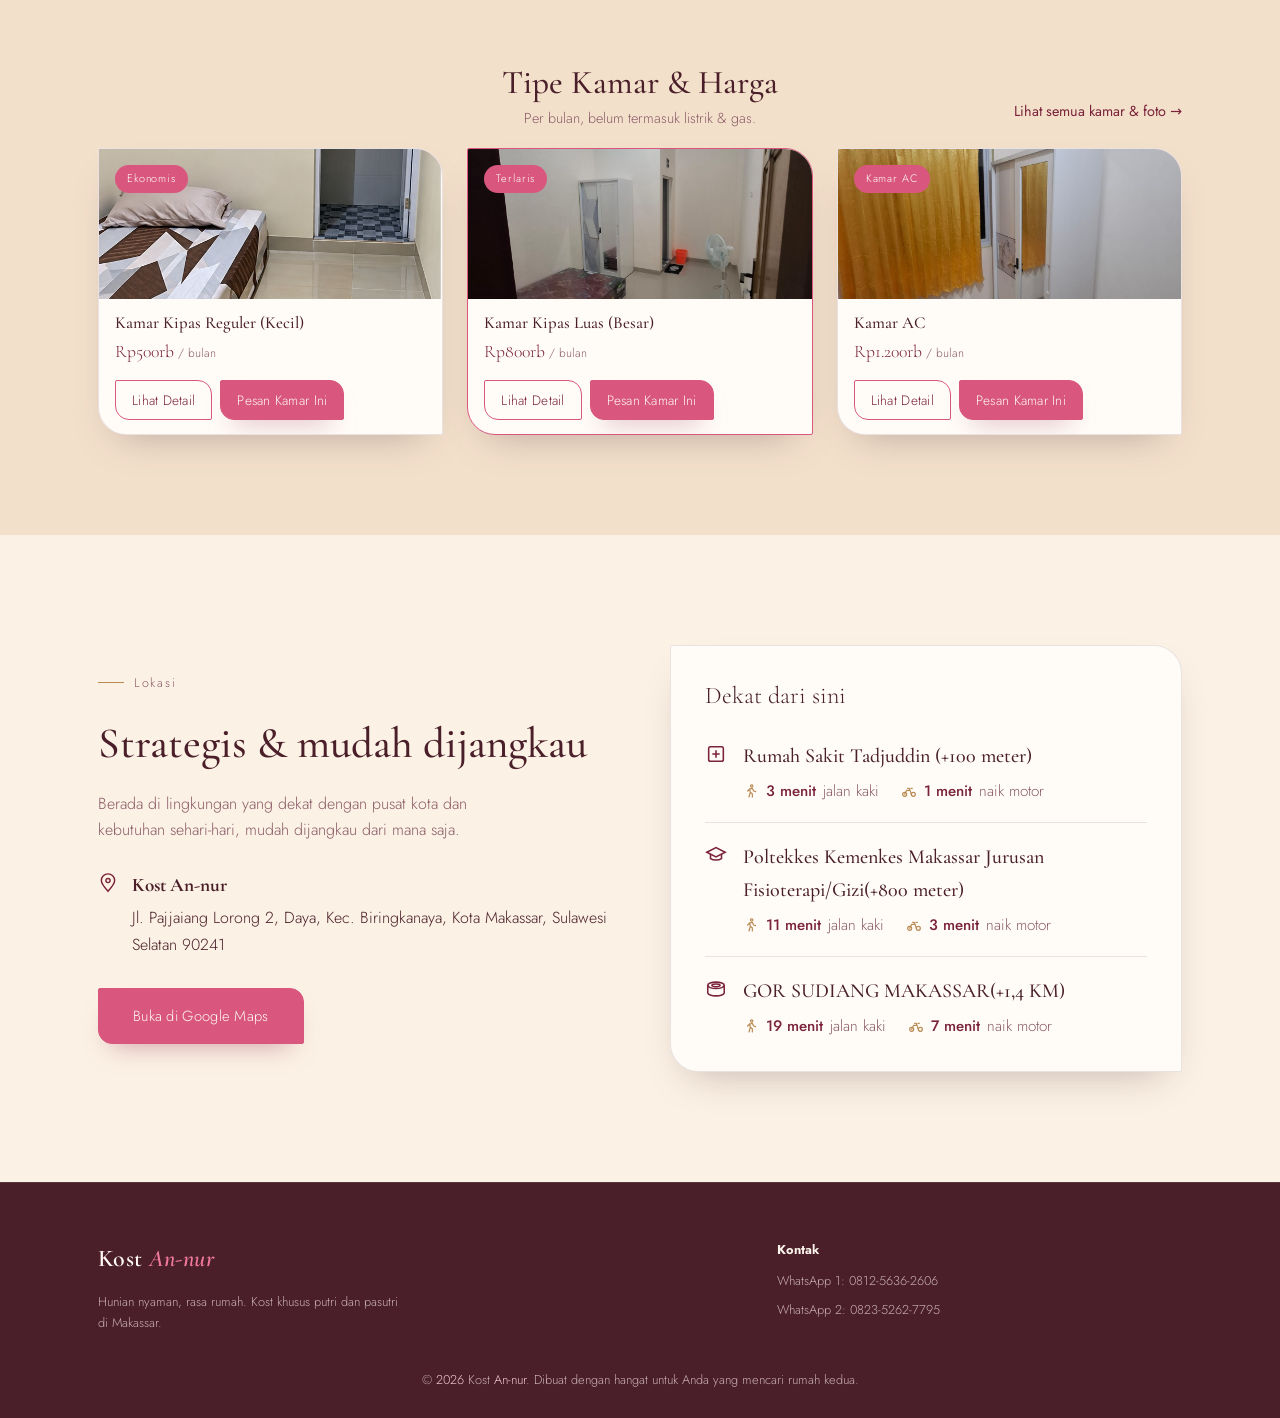
==== commit 4d6bafed: "update kamar,footer kontak whatsaap, dan file baru" ====
--- a/index.html
+++ b/index.html
@@ -8,28 +8,42 @@
 <link rel="preconnect" href="https://fonts.gstatic.com" crossorigin>
 <link href="https://fonts.googleapis.com/css2?family=Cormorant+Garamond:ital,wght@0,400;0,500;0,600;1,400&family=Jost:wght@300;400;500;600&display=swap" rel="stylesheet">
 <link rel="stylesheet" href="style.css">
+<link rel="stylesheet" href="tambahan.css?v=2">
 </head>
-<body>
-<header id="siteHeader">
+<body class="page-home">
+<header id="siteHeader" class="site-header">
   <nav>
-    <a href="#beranda" class="brand">Kost <span>An-nur</span></a>
+    <a href="index.html" class="brand">Kost <span>An-nur</span></a>
     <div class="nav-links" id="navLinks">
-      <a href="#beranda">Beranda</a>
-      <a href="#tentang">Tentang</a>
-      <a href="#kamar">Kamar</a>
-      <a href="#fasilitas">Fasilitas</a>
-      <a href="#galeri">Galeri</a>
-      <a href="#lokasi">Lokasi</a>
-      <a href="#kontak">Kontak</a>
+      <a href="index.html" class="nav-link active">Beranda</a>
+
+      <div class="has-dd">
+        <a href="kamar.html" class="nav-link">Kamar</a>
+        <button type="button" class="dd-arrow" aria-label="Buka submenu Kamar" aria-expanded="false"><svg width="12" height="12" viewBox="0 0 24 24" fill="none" stroke="currentColor" stroke-width="2.2"><path d="M6 9l6 6 6-6"/></svg></button>
+        <div class="dd-menu">
+          <a href="kamar.html#kamar">Tipe &amp; Harga</a>
+          <a href="kamar.html#Fasilitas">Fasilitas</a>
+          <a href="kamar.html#galeri">Galeri Foto</a>
+        </div>
+      </div>
+
+      <div class="has-dd">
+        <a href="kontak.html" class="nav-link">Kontak</a>
+        <button type="button" class="dd-arrow" aria-label="Buka submenu Kontak" aria-expanded="false"><svg width="12" height="12" viewBox="0 0 24 24" fill="none" stroke="currentColor" stroke-width="2.2"><path d="M6 9l6 6 6-6"/></svg></button>
+        <div class="dd-menu">
+          <a href="kontak.html#kontak">Hubungi Kami</a>
+          <a href="kontak.html#lokasi">Lokasi &amp; Peta</a>
+          <a href="kontak.html#faq">Peraturan &amp; FAQ</a>
+        </div>
+      </div>
     </div>
     <div class="nav-cta">
-      <a href="#kontak" class="btn btn-solid">Pesan Sekarang</a>
+      <a href="https://wa.me/6281256362606" target="_blank" rel="noopener" class="btn btn-solid">Pesan Sekarang</a>
       <button class="burger" id="burgerBtn" aria-label="Buka menu"><span></span><span></span><span></span></button>
     </div>
   </nav>
 </header>
 
-<!-- ========== BERANDA ========== -->
 <section id="beranda">
   <div class="hero-media photo-slot" style="--hero-img:url('fotobangunan.jpeg')"></div>
   <div class="hero-inner">
@@ -37,371 +51,151 @@
     <h1 class="hero-title">Hunian nyaman,<br>rasa rumah.</h1>
     <p class="hero-sub">Kost khusus putri dengan sentuhan rumah — tenang, bersih, aman, dan dekat dengan segala kebutuhan harian Anda.</p>
     <div class="hero-actions">
-      <a href="#kontak" class="btn btn-solid">Hubungi Kami</a>
-      <a href="#kamar" class="btn">Lihat Tipe Kamar</a>
-    </div>
-  </div>
-</section>
-
-<!-- ========== TENTANG ========== -->
-<section id="tentang">
+      <a href="https://wa.me/6281256362606" target="_blank" rel="noopener" class="btn btn-solid">Hubungi Kami</a>
+      <a href="kamar.html" class="btn">Lihat Tipe Kamar</a>
+    </div>
+  </div>
+</section>
+
+<section id="tentang" class="bg-deep">
+  <!-- TENTANG KAMI -->
   <div class="container about-grid reveal">
     <div class="about-media">
       <div class="frame-accent"></div>
       <div class="photo-slot" style="--about-img:url('fotobangunan2.jpeg')"></div>
     </div>
+
     <div class="about-copy">
       <p class="eyebrow">Tentang Kami</p>
       <h2 class="about-title">Hunian yang terasa seperti rumah sendiri.</h2>
-      <p>Kost An-Nur hadir khusus untuk putri dan pasangan suami istri yang mencari hunian tenang, aman, dan terjaga privasinya, namun tetap dekat dengan pusat kota. Setiap sudutnya dirawat dengan detail, dari kebersihan harian hingga suasana islami yang membuat betah berlama-lama.</p>
-      <p>Dikelola langsung oleh pemilik yang tinggal berdekatan, sehingga setiap kebutuhan penghuni bisa direspons dengan cepat dan personal.</p>
-      <div class="about-stats">
-        <div><strong>12</strong><span>Kamar tersedia</span></div>
-        <div><strong>3bln</strong><span>beroperasi</span></div>
-        <div><strong>24/7</strong><span>Keamanan &amp; akses</span></div>
-      </div>
-    </div>
-  </div>
-</section>
-
-<!-- ========== KAMAR ========== -->
-<section id="kamar">
+
+      <p>
+        Kost An-Nur hadir khusus untuk putri dan pasangan
+        suami istri yang mencari hunian tenang, aman, dan
+        terjaga privasinya, namun tetap dekat dengan pusat
+        kota. Dikelola langsung oleh pemilik yang tinggal
+        berdekatan, sehingga setiap kebutuhan penghuni
+        direspons dengan cepat.
+      </p>
+
+      <p><strong>Berikut adalah daftar harga dan tipe kamar.</strong></p>
+
+      <div class="hero-actions">
+        <a href="#kamar-cuplikan" class="btn btn-solid">Lihat Harga &amp; Detail Kamar</a>
+      </div>
+    </div>
+  </div>
+</section>
+
+<section id="kamar-cuplikan" class="bg-deep compact-rooms">
   <div class="container">
-    <div class="section-head reveal">
-      <p class="eyebrow" style="justify-content:center">Pilihan Kamar</p>
-      <h2>Tipe kamar &amp; harga</h2>
-      <p>tiga pilihan tipe kamar ini, belum termasuk fasilitas dasar seperti listrik&gas .</p>
+    <div class="room-head reveal">
+      <h2>Tipe Kamar &amp; Harga</h2>
+      <p>Per bulan, belum termasuk listrik &amp; gas.</p>
+      <a href="kamar.html" class="room-more">Lihat semua kamar &amp; foto <span aria-hidden="true">→</span></a>
     </div>
     <div class="room-grid reveal">
-<!-- KAMAR 1 -->
-<div class="room-card">
-  <div class="room-media">
-    <span class="room-tag">Ekonomis</span>
-    <div class="photo-slot">
-      <img src="kamarkecilA.jpeg" alt="Kamar Kipas Reguler">
-    </div>
-  </div>
-
-  <div class="room-body">
-    <h3 class="room-name">Kamar Kipas Reguler (Kecil)</h3>
-    <p class="room-price">Rp500rb <small>/ bulan</small></p>
-
-    <ul class="room-feats">
-      <li>
-        <svg width="16" height="16" viewBox="0 0 24 24" fill="none" stroke="currentColor" stroke-width="2">
-          <path d="M20 6L9 17l-5-5"/>
-        </svg>
-        Kasur single &amp; lemari
-      </li>
-      <li>
-        <svg width="16" height="16" viewBox="0 0 24 24" fill="none" stroke="currentColor" stroke-width="2">
-          <path d="M20 6L9 17l-5-5"/>
-        </svg>
-        Kamar mandi dalam + kipas
-      </li>
-      <li>
-        <svg width="16" height="16" viewBox="0 0 24 24" fill="none" stroke="currentColor" stroke-width="2">
-          <path d="M20 6L9 17l-5-5"/>
-        </svg>
-        Wi-Fi
-      </li>
-    </ul>
-
-    <div class="room-actions">
-      <button type="button" class="btn room-gallery-btn"
-              data-title="Kamar Kipas Reguler (Kecil)"
-              data-images="kamarkecilB.png|kamarkecilC.png|kamarkecilD.png">
-        Lihat Foto Lainnya
-      </button>
-      <a href="#kontak" class="btn btn-solid">Pesan Kamar Ini</a>
-    </div>
-  </div>
-</div>
-
-
-<!-- KAMAR 2 -->
-<div class="room-card featured">
-  <div class="room-media">
-    <span class="room-tag">Terlaris</span>
-    <div class="photo-slot">
-      <img src="kamarbesard.jpeg" alt="Kamar Kipas Luas">
-    </div>
-  </div>
-
-  <div class="room-body">
-    <h3 class="room-name">Kamar Kipas Luas (Besar)</h3>
-    <p class="room-price">Rp800rb <small>/ bulan</small></p>
-
-    <ul class="room-feats">
-      <li>
-        <svg width="16" height="16" viewBox="0 0 24 24" fill="none" stroke="currentColor" stroke-width="2">
-          <path d="M20 6L9 17l-5-5"/>
-        </svg>
-        Kasur single &amp; lemari
-      </li>
-      <li>
-        <svg width="16" height="16" viewBox="0 0 24 24" fill="none" stroke="currentColor" stroke-width="2">
-          <path d="M20 6L9 17l-5-5"/>
-        </svg>
-        Kamar mandi dalam + kipas
-      </li>
-      <li>
-        <svg width="16" height="16" viewBox="0 0 24 24" fill="none" stroke="currentColor" stroke-width="2">
-          <path d="M20 6L9 17l-5-5"/>
-        </svg>
-        Wi-Fi
-      </li>
-    </ul>
-
-    <div class="room-actions">
-      <button type="button" class="btn room-gallery-btn"
-              data-title="Kamar Kipas Luas (Besar)"
-              data-images="kamarbesarb.jpeg|kamarbesarc.jpeg|kamarbesare.jpeg">
-        Lihat Foto Lainnya
-      </button>
-      <a href="#kontak" class="btn btn-solid">Pesan Kamar Ini</a>
-    </div>
-  </div>
-</div>
-
-
-<!-- KAMAR 3 -->
-<div class="room-card">
-  <div class="room-media">
-    <span class="room-tag">Kamar AC</span>
-    <div class="photo-slot">
-      <img src="kamaracA.jpeg" alt="Kamar AC">
-    </div>
-  </div>
-
-  <div class="room-body">
-    <h3 class="room-name">Kamar AC</h3>
-    <p class="room-price">Rp1.200rb <small>/ bulan</small></p>
-
-    <ul class="room-feats">
-      <li>
-        <svg width="16" height="16" viewBox="0 0 24 24" fill="none" stroke="currentColor" stroke-width="2">
-          <path d="M20 6L9 17l-5-5"/>
-        </svg>
-        Kasur single &amp; lemari
-      </li>
-      <li>
-        <svg width="16" height="16" viewBox="0 0 24 24" fill="none" stroke="currentColor" stroke-width="2">
-          <path d="M20 6L9 17l-5-5"/>
-        </svg>
-        Kamar mandi dalam + AC
-      </li>
-      <li>
-        <svg width="16" height="16" viewBox="0 0 24 24" fill="none" stroke="currentColor" stroke-width="2">
-          <path d="M20 6L9 17l-5-5"/>
-        </svg>
-        Wi-Fi
-      </li>
-    </ul>
-
-    <div class="room-actions">
-      <button type="button" class="btn room-gallery-btn"
-              data-title="Kamar AC"
-              data-images="kamaracA.jpeg|kamaracB.jpeg|kamaracC.jpeg">
-        Lihat Foto Lainnya
-      </button>
-      <a href="#kontak" class="btn btn-solid">Pesan Kamar Ini</a>
-    </div>
-  </div>
-</div>
-
-  </section>
-
-<!-- ========== FASILITAS ========== -->
-<section id="fasilitas">
-  <div class="container">
-    <div class="section-head reveal">
-      <p class="eyebrow" style="justify-content:center">Fasilitas</p>
-      <h2>Semua yang Anda butuhkan, sudah tersedia</h2>
-      <p>Fasilitas bersama yang bisa dinikmati seluruh penghuni setiap hari.</p>
-    </div>
-    <div class="fac-grid reveal">
-      <div class="fac-item">
-        <svg width="30" height="30" viewBox="0 0 24 24" fill="none" stroke="currentColor" stroke-width="1.6"><path d="M5 12.55a11 11 0 0 1 14.08 0"/><path d="M1.42 9a16 16 0 0 1 21.16 0"/><path d="M8.53 16.11a6 6 0 0 1 6.95 0"/><circle cx="12" cy="20" r="1"/></svg>
-        <span>Wi-Fi</span>
-      </div>
-      <div class="fac-item">
-        <svg width="30" height="30" viewBox="0 0 24 24" fill="none" stroke="currentColor" stroke-width="1.6"><rect x="3" y="6" width="18" height="10" rx="1"/><path d="M7 20h10M9 16v4M15 16v4"/></svg>
-        <span>AC/Kipas di Setiap Kamar</span>
-      </div>
-      <div class="fac-item">
-        <svg width="30" height="30" viewBox="0 0 24 24" fill="none" stroke="currentColor" stroke-width="1.6"><path d="M5 17h14M6 17V9l6-4 6 4v8M9 17v-4h6v4"/></svg>
-        <span>Area Parkir</span>
-      </div>
-      <div class="fac-item">
-        <svg width="30" height="30" viewBox="0 0 24 24" fill="none" stroke="currentColor" stroke-width="1.6"><rect x="4" y="3" width="16" height="18" rx="2"/><path d="M9 3v18M4 9h5M4 15h5"/></svg>
-        <span>Lemari </span>
-      </div>
-      <div class="fac-item">
-        <svg width="30" height="30" viewBox="0 0 24 24" fill="none" stroke="currentColor" stroke-width="1.6"><circle cx="12" cy="12" r="9"/><path d="M12 7v5l3 2"/></svg>
-        <span>Akses 16 Jam</span>
-      </div>
-      <div class="fac-item">
-        <svg width="30" height="30" viewBox="0 0 24 24" fill="none" stroke="currentColor" stroke-width="1.6"><path d="M12 2a5 5 0 0 0-5 5c0 3 5 10 5 10s5-7 5-10a5 5 0 0 0-5-5z"/><circle cx="12" cy="7" r="1.6"/></svg>
-        <span>Dekat Minimarket</span>
-      </div>
-      <div class="fac-item">
-        <svg width="30" height="30" viewBox="0 0 24 24" fill="none" stroke="currentColor" stroke-width="1.6"><rect x="3" y="4" width="18" height="16" rx="2"/><path d="M3 9h18M8 4v3M16 4v3"/></svg>
-        <span>Dapur Bersama</span>
-      </div>
-      <div class="fac-item">
-        <svg width="30" height="30" viewBox="0 0 24 24" fill="none" stroke="currentColor" stroke-width="1.6"><path d="M12 22s8-4.5 8-11.5V5l-8-3-8 3v5.5C4 17.5 12 22 12 22z"/></svg>
-        <span>CCTV</span>
-      </div>
-    </div>
-  </div>
-</section>
-
-<!-- ========== GALERI ========== -->
-<section id="galeri">
-  <div class="container">
-    <div class="section-head reveal">
-      <p class="eyebrow" style="justify-content:center">Galeri</p>
-      <h2>Suasana kamar &amp; lingkungan</h2>
-      <p>Klik salah satu foto untuk melihat lebih besar.</p>
-    </div>
-    <div class="gal-grid reveal" id="galGrid">
-
-      <div class="gal-item" data-label="Tampilan depan rumah">
-        <img src="TAMPILAN DEPAN RUMAH.jpeg" alt="Halaman depan">
-      </div>
-         
-            <div class="gal-item" data-label="TERAS">
-        <img src="TERAS.jpeg" alt="Kamar AC">
-      </div>
-
-      <div class="gal-item" data-label="TERAS">
-        <img src="teraslt2.jpeg" alt="Kamar AC">
-      </div>
-
-            <div class="gal-item" data-label="Parkiran">
-        <img src="parkiran.jpeg" alt="Parkiran">
-      </div>
-
-            <div class="gal-item" data-label="Dapur bersama">
-        <img src="dapurlt1.jpeg" alt="Dapur bersama lt1">
-      </div>
-
-      <div class="gal-item" data-label="Dapur bersama">
-        <img src="dapurlt2.jpeg" alt="Dapur bersama lt2">
-      </div>
-
-
-          <div class="gal-item" data-label="gambar lantai1">
-        <img src="lt1.jpeg" alt="Jemuran bersama">
-      </div>
-
-      <div class="gal-item" data-label="gambar lantai2">
-        <img src="lt2.jpeg" alt="Jemuran bersama">
-      </div>
-
-    </div>
-  </div>
-</section>
-
-
-<!-- ========== LOKASI ========== -->
+      <div class="room-card">
+        <div class="room-media"><span class="room-tag">Ekonomis</span><div class="photo-slot"><img src="kamarkecilA.jpeg" alt="Kamar Kipas Reguler" loading="lazy"></div></div>
+        <div class="room-body">
+          <h3 class="room-name">Kamar Kipas Reguler (Kecil)</h3>
+          <p class="room-price">Rp500rb <small>/ bulan</small></p>
+          <div class="room-actions">
+            <a href="kamar.html#kamar" class="btn">Lihat Detail</a>
+            <a href="https://wa.me/6281256362606?text=Halo%2C%20apakah%20Kamar%20Kipas%20Reguler%20%28Kecil%29%20di%20Kost%20An-nur%20masih%20tersedia%3F" target="_blank" rel="noopener" class="btn btn-solid">Pesan Kamar Ini</a>
+          </div>
+        </div>
+      </div>
+      <div class="room-card featured">
+        <div class="room-media"><span class="room-tag">Terlaris</span><div class="photo-slot"><img src="kamarbesard.jpeg" alt="Kamar Kipas Luas" loading="lazy"></div></div>
+        <div class="room-body">
+          <h3 class="room-name">Kamar Kipas Luas (Besar)</h3>
+          <p class="room-price">Rp800rb <small>/ bulan</small></p>
+          <div class="room-actions">
+            <a href="kamar.html#kamar" class="btn">Lihat Detail</a>
+            <a href="https://wa.me/6281256362606?text=Halo%2C%20apakah%20Kamar%20Kipas%20Luas%20%28Besar%29%20di%20Kost%20An-nur%20masih%20tersedia%3F" target="_blank" rel="noopener" class="btn btn-solid">Pesan Kamar Ini</a>
+          </div>
+        </div>
+      </div>
+      <div class="room-card">
+        <div class="room-media"><span class="room-tag">Kamar AC</span><div class="photo-slot"><img src="kamaracA.jpeg" alt="Kamar AC" loading="lazy"></div></div>
+        <div class="room-body">
+          <h3 class="room-name">Kamar AC</h3>
+          <p class="room-price">Rp1.200rb <small>/ bulan</small></p>
+          <div class="room-actions">
+            <a href="kamar.html#kamar" class="btn">Lihat Detail</a>
+            <a href="https://wa.me/6281256362606?text=Halo%2C%20apakah%20Kamar%20AC%20di%20Kost%20An-nur%20masih%20tersedia%3F" target="_blank" rel="noopener" class="btn btn-solid">Pesan Kamar Ini</a>
+          </div>
+        </div>
+      </div>
+    </div>
+  </div>
+</section>
+
 <section id="lokasi">
   <div class="container loc-grid reveal">
     <div class="loc-copy">
       <p class="eyebrow">Lokasi</p>
       <h2 class="about-title">Strategis &amp; mudah dijangkau</h2>
-      <p>Berada di lingkungan yang dekat dengan pusat kota hanya beberapa menit dari kampus, Rumah sakit tadjuddin, dan Minimarket</p>
+      <p>Berada di lingkungan yang dekat dengan pusat kota dan kebutuhan sehari-hari, mudah dijangkau dari mana saja.</p>
       <div class="loc-addr">
         <svg width="20" height="20" viewBox="0 0 24 24" fill="none" stroke="currentColor" stroke-width="1.7"><path d="M12 22s8-9 8-13a8 8 0 1 0-16 0c0 4 8 13 8 13z"/><circle cx="12" cy="9" r="2.5"/></svg>
-        <div>
-          <strong>Kost An-nur</strong>
-          Jl. Pajjaiang Lorong 2, Daya, Kec. Biringkanaya, Kota Makassar, Sulawesi Selatan 90241
-        </div>
+        <div><strong>Kost An-nur</strong>Jl. Pajjaiang Lorong 2, Daya, Kec. Biringkanaya, Kota Makassar, Sulawesi Selatan 90241</div>
       </div>
       <a href="https://maps.app.goo.gl/pC8smtTYYidhm6To9" target="_blank" rel="noopener" class="btn btn-solid">Buka di Google Maps</a>
     </div>
-    <div class="map-box">
-      <svg class="map-pin" width="34" height="34" viewBox="0 0 24 24" fill="currentColor"><path d="M12 22s8-9 8-13a8 8 0 1 0-16 0c0 4 8 13 8 13z"/></svg>
-      <iframe
-        class="map-frame"
-        src="https://www.google.com/maps?q=Jl.+Pajjaiang+Lorong+2,+Daya,+Kec.+Biringkanaya,+Kota+Makassar,+Sulawesi+Selatan+90241&output=embed"
-        loading="lazy"
-        referrerpolicy="no-referrer-when-downgrade"
-        allowfullscreen
-        title="Lokasi Kost An-nur"></iframe>
-    </div>
-  </div>
-</section>
-
-<!-- ========== KONTAK ========== -->
-<section id="kontak">
-  <div class="container">
-    <div class="section-head reveal">
-      <p class="eyebrow" style="justify-content:center">Kontak</p>
-      <h2>Hubungi kami</h2>
-      <p>Ada pertanyaan atau ingin survei langsung? Kirim pesan atau hubungi kami via WhatsApp.</p>
-    </div>
-    <div class="contact-grid reveal">
-      <div class="contact-card">
-        <div class="contact-row">
-          <svg width="22" height="22" viewBox="0 0 24 24" fill="none" stroke="currentColor" stroke-width="1.7"><path d="M21 15a2 2 0 0 1-2 2H8l-5 4V5a2 2 0 0 1 2-2h14a2 2 0 0 1 2 2z"/></svg>
-          <div><small>WhatsApp</small><a href="https://wa.me/6281256362606" target="_blank" rel="noopener">+62 812-5636-2606</a></div>
-        </div>
-        <div class="contact-row">
-                  <svg width="22" height="22" viewBox="0 0 24 24" fill="none" stroke="currentColor" stroke-width="1.7"><path d="M21 15a2 2 0 0 1-2 2H8l-5 4V5a2 2 0 0 1 2-2h14a2 2 0 0 1 2 2z"/></svg>
-          <div><small>WhatsApp</small><a href="https://wa.me/6282352627795" target="_blank" rel="noopener">+62 823-5262-7795</a></div>
-        </div>
-        <div class="contact-row">
-              <svg width="22" height="22" viewBox="0 0 24 24" fill="none" stroke="currentColor" stroke-width="1.7"><path d="M22 16.92v3a2 2 0 0 1-2.18 2 19.79 19.79 0 0 1-8.63-3.07 19.5 19.5 0 0 1-6-6 19.79 19.79 0 0 1-3.07-8.67A2 2 0 0 1 4.11 2h3a2 2 0 0 1 2 1.72c.13.96.36 1.9.68 2.81a2 2 0 0 1-.45 2.11L8.09 9.91a16 16 0 0 0 6 6l1.27-1.27a2 2 0 0 1 2.11-.45c.91.32 1.85.55 2.81.68A2 2 0 0 1 22 16.92z"/></svg>
-          <div><small>Telepon</small><a href="tel:+6281234567890">+62 812-3456-7890</a></div>
-        </div>
-        <a href="https://wa.me/6281256362606" target="_blank" rel="noopener" class="btn btn-solid" style="margin-top:10px; justify-content:center;">Chat via WhatsApp</a>
-      </div>
-
-      <form class="contact-form" id="contactForm">
-        <input type="text" placeholder="Nama Anda" required>
-        <input type="tel" placeholder="Nomor WhatsApp" required>
-        <textarea rows="4" placeholder="Pesan Anda (mis. tanya ketersediaan kamar)" required></textarea>
-        <button type="submit" class="btn btn-solid" style="justify-content:center;">Kirim Pesan</button>
-        <p class="form-note" id="formNote">Pesan akan diarahkan ke WhatsApp kami.</p>
-      </form>
-    </div>
-  </div>
-</section>
-
-<a href="https://wa.me/6281256362606" target="_blank" rel="noopener" class="fab">
-  <svg width="20" height="20" viewBox="0 0 24 24" fill="none" stroke="currentColor" stroke-width="2"><path d="M21 15a2 2 0 0 1-2 2H8l-5 4V5a2 2 0 0 1 2-2h14a2 2 0 0 1 2 2z"/></svg>
-  Hubungi Kami
-</a>
-
-<footer>
-  &copy; <span id="year"></span> Kost <span>An-nur</span>. Dibuat dengan hangat untuk Anda yang mencari rumah kedua.
+    <div class="loc-side">
+      <p class="nearby-title">Dekat dari sini</p>
+      <ul class="nearby" aria-label="Tempat terdekat">
+        <li><svg width="22" height="22" viewBox="0 0 24 24" fill="none" stroke="currentColor" stroke-width="1.7"><rect x="4" y="4" width="16" height="16" rx="2"/><path d="M12 8v8M8 12h8"/></svg>
+          <div class="near-info">
+            <strong class="near-name">Rumah Sakit Tadjuddin (+100 meter)</strong>
+            <div class="near-times">
+              <span class="near-time"><svg width="16" height="16" viewBox="0 0 24 24" fill="none" stroke="currentColor" stroke-width="1.8" stroke-linecap="round" stroke-linejoin="round"><circle cx="13" cy="4.5" r="1.8"/><path d="M9 21l2-7 3 2v5M11 14l-1-5 4-1 2 4 3 1M10 9L7 12"/></svg><b>3 menit</b> jalan kaki</span>
+              <span class="near-time"><svg width="16" height="16" viewBox="0 0 24 24" fill="none" stroke="currentColor" stroke-width="1.8" stroke-linecap="round" stroke-linejoin="round"><circle cx="5.5" cy="17" r="3"/><circle cx="18.5" cy="17" r="3"/><path d="M5.5 17l3-6h5l2 6M13.5 11l-1-3H10M17 8h-2"/></svg><b>1 menit</b> naik motor</span>
+            </div>
+          </div>
+        </li>
+         <li><svg width="22" height="22" viewBox="0 0 24 24" fill="none" stroke="currentColor" stroke-width="1.7"><path d="M2 9l10-5 10 5-10 5z"/><path d="M6 11v5c3 2 9 2 12 0v-5"/></svg>
+          <div class="near-info">
+            <strong class="near-name">Poltekkes Kemenkes Makassar Jurusan Fisioterapi/Gizi(+800 meter)</strong>
+            <div class="near-times">
+              <span class="near-time"><svg width="16" height="16" viewBox="0 0 24 24" fill="none" stroke="currentColor" stroke-width="1.8" stroke-linecap="round" stroke-linejoin="round"><circle cx="13" cy="4.5" r="1.8"/><path d="M9 21l2-7 3 2v5M11 14l-1-5 4-1 2 4 3 1M10 9L7 12"/></svg><b>11 menit</b> jalan kaki</span>
+              <span class="near-time"><svg width="16" height="16" viewBox="0 0 24 24" fill="none" stroke="currentColor" stroke-width="1.8" stroke-linecap="round" stroke-linejoin="round"><circle cx="5.5" cy="17" r="3"/><circle cx="18.5" cy="17" r="3"/><path d="M5.5 17l3-6h5l2 6M13.5 11l-1-3H10M17 8h-2"/></svg><b>3 menit</b> naik motor</span>
+            </div>
+          </div>
+        </li>
+        <li><svg width="22" height="22" viewBox="0 0 24 24" fill="none" stroke="currentColor" stroke-width="1.7"><ellipse cx="12" cy="8" rx="9" ry="3.5"/><ellipse cx="12" cy="8" rx="4.5" ry="1.5"/><path d="M3 8v8c0 1.9 4 3.5 9 3.5s9-1.6 9-3.5V8"/></svg>
+          <div class="near-info">
+            <strong class="near-name">GOR SUDIANG MAKASSAR(+1,4 KM)</strong>
+            <div class="near-times">
+              <span class="near-time"><svg width="16" height="16" viewBox="0 0 24 24" fill="none" stroke="currentColor" stroke-width="1.8" stroke-linecap="round" stroke-linejoin="round"><circle cx="13" cy="4.5" r="1.8"/><path d="M9 21l2-7 3 2v5M11 14l-1-5 4-1 2 4 3 1M10 9L7 12"/></svg><b>19 menit</b> jalan kaki</span>
+              <span class="near-time"><svg width="16" height="16" viewBox="0 0 24 24" fill="none" stroke="currentColor" stroke-width="1.8" stroke-linecap="round" stroke-linejoin="round"><circle cx="5.5" cy="17" r="3"/><circle cx="18.5" cy="17" r="3"/><path d="M5.5 17l3-6h5l2 6M13.5 11l-1-3H10M17 8h-2"/></svg><b>7 menit</b> naik motor</span>
+            </div>
+          </div>
+        </li>
+        
+      </ul>
+    </div>
+  </div>
+</section>
+
+<footer class="site-footer">
+  <div class="container foot-grid">
+    <div>
+      <a href="index.html" class="brand">Kost <span>An-nur</span></a>
+      <p>Hunian nyaman, rasa rumah. Kost khusus putri dan pasutri di Makassar.</p>
+    </div>
+    <div>
+      <strong>Kontak</strong>
+      <a href="https://wa.me/6281256362606" target="_blank" rel="noopener">WhatsApp 1: 0812-5636-2606</a>
+      <a href="https://wa.me/6282352627795 target="_blank" rel="noopener">WhatsApp 2: 0823-5262-7795</a>
+    </div>
+  </div>
+  <p class="foot-copy">&copy; <span id="year"></span> Kost <span>An-nur</span>. Dibuat dengan hangat untuk Anda yang mencari rumah kedua.</p>
 </footer>
-
-<!-- Lightbox / Galeri Kamar -->
-<div class="lightbox" id="lightbox">
-  <div class="lightbox-box">
-    <button class="lightbox-close" id="lightboxClose" aria-label="Tutup galeri">TUTUP ✕</button>
-
-    <button class="lightbox-nav lightbox-prev" id="lightboxPrev" type="button" aria-label="Foto sebelumnya">&#10094;</button>
-
-    <div class="lightbox-main">
-      <img id="lightboxImg" src="" alt="Foto galeri">
-    </div>
-
-    <button class="lightbox-nav lightbox-next" id="lightboxNext" type="button" aria-label="Foto berikutnya">&#10095;</button>
-
-    <div class="lightbox-info">
-      <div class="lightbox-cap" id="lightboxCap"></div>
-      <div class="lightbox-counter" id="lightboxCounter"></div>
-    </div>
-
-    <div class="lightbox-thumbs" id="lightboxThumbs"></div>
-  </div>
-</div>
-
 <script src="https://code.jquery.com/jquery-3.7.1.min.js"></script>
 <script src="script.js"></script>
+<script src="nav.js"></script>
 </body>
 </html>
--- a/style.css
+++ b/style.css
@@ -1,34 +1,24 @@
+/* =====================================================
+   KOST AN-NUR — style.css (satu file, sudah dirapikan)
+   ===================================================== */
+
 :root{
-    --cream:        #FBF1E4;
-    --cream-deep:   #F3E0CB;
-    --rose:         #D9577E;
-    --rose-deep:    #7A233A;
-    --rose-soft:    #F2C6D4;
-    --plum:         #4A1F29;
-    --plum-soft:    #8B5C68;
-    --gold:         #B98A52;
-    --card:         #FFFCF8;
-    --border:       rgba(74,44,56,0.12);
-    --shadow:       0 18px 40px -20px rgba(74,44,56,0.35);
-    --radius-lg: 2px 28px 2px 28px;
-    --radius-sm: 2px 14px 2px 14px;
-  }
-  :root:not([data-theme="light"]){
-    @media (prefers-color-scheme: dark){
-      --cream:        #211015;
-      --cream-deep:   #2B161D;
-      --rose:         #E58AA8;
-      --rose-deep:    #F0AFC4;
-      --rose-soft:    #3A1E27;
-      --plum:         #F5E3E8;
-      --plum-soft:    #D1AAB3;
-      --gold:         #D9B685;
-      --card:         #2A151C;
-      --border:       rgba(243,227,232,0.14);
-      --shadow:       0 18px 40px -20px rgba(0,0,0,0.6);
-    }
-  }
-  :root[data-theme="dark"]{
+  --cream:        #FBF1E4;
+  --cream-deep:   #F3E0CB;
+  --rose:         #D9577E;
+  --rose-deep:    #7A233A;
+  --rose-soft:    #F2C6D4;
+  --plum:         #4A1F29;
+  --plum-soft:    #8B5C68;
+  --gold:         #B98A52;
+  --card:         #FFFCF8;
+  --border:       rgba(74,44,56,0.12);
+  --shadow:       0 18px 40px -20px rgba(74,44,56,0.35);
+  --radius-lg: 2px 28px 2px 28px;
+  --radius-sm: 2px 14px 2px 14px;
+}
+:root:not([data-theme="light"]){
+  @media (prefers-color-scheme: dark){
     --cream:        #211015;
     --cream-deep:   #2B161D;
     --rose:         #E58AA8;
@@ -41,465 +31,480 @@
     --border:       rgba(243,227,232,0.14);
     --shadow:       0 18px 40px -20px rgba(0,0,0,0.6);
   }
-
-  *{ box-sizing: border-box; margin:0; padding:0; }
-  html{ scroll-behavior: smooth; }
-  body{
-    background: var(--cream);
-    color: var(--plum);
-    font-family: 'Jost', system-ui, -apple-system, "Segoe UI", sans-serif;
-    font-weight: 300;
-    line-height: 1.65;
-    -webkit-font-smoothing: antialiased;
-    overflow-x: hidden;
-  }
-  img{ max-width:100%; display:block; }
-  a{ color: inherit; text-decoration: none; }
-  h1,h2,h3,h4{
-    font-family: 'Cormorant Garamond', Georgia, serif;
-    font-weight: 500;
-    color: var(--plum);
-    line-height: 1.15;
-  }
-  .container{ max-width: 1140px; margin: 0 auto; padding: 0 28px; }
-  .eyebrow{
-    font-family: 'Jost', sans-serif;
-    font-size: 0.78rem;
-    letter-spacing: 0.14em;
-    color: var(--rose-deep);
-    margin-bottom: 14px;
-    display:flex; align-items:center; gap:10px;
-  }
-  .eyebrow::before{
-    content:"";
-    width: 26px; height: 1px;
-    background: var(--gold);
-    display:inline-block;
-  }
-  section{ padding: 110px 0; position:relative; }
-  .btn{
-    display:inline-flex; align-items:center; gap:10px;
-    font-family:'Jost', sans-serif; font-size:0.92rem; letter-spacing:0.02em;
-    padding: 15px 34px;
-    border-radius: var(--radius-sm);
-    border: 1px solid var(--rose);
-    cursor:pointer;
-    transition: transform .35s ease, background .35s ease, color .35s ease, box-shadow .35s ease;
-    background:transparent;
-    color: var(--rose-deep);
-  }
-  .btn-solid{
-    background: var(--rose);
-    color: #FFF8F4;
-    border-color: var(--rose);
-    box-shadow: 0 14px 26px -14px rgba(180,101,125,0.65);
-  }
-  .btn:hover{ transform: translateY(-2px); }
-  .btn-solid:hover{ background: var(--rose-deep); border-color: var(--rose-deep); }
-
-  /* ---------- NAV ---------- */
-  header{
-    position: fixed; top:0; left:0; right:0; z-index: 100;
-    background: rgba(251,243,236,0.86);
-    backdrop-filter: blur(10px);
-    border-bottom: 1px solid transparent;
-    transition: border-color .3s ease, background .3s ease;
-  }
-  :root[data-theme="dark"] header, @media (prefers-color-scheme: dark){ header{ background: rgba(34,23,32,0.86); } }
-  header.scrolled{ border-bottom-color: var(--border); }
-  nav{
-    display:flex; align-items:center; justify-content:space-between;
-    padding: 20px 28px;
-    max-width: 1140px; margin:0 auto;
-  }
-  .brand{
-    font-family:'Cormorant Garamond', serif;
-    font-size: 1.5rem; font-weight:600; color: var(--plum);
-    letter-spacing: 0.02em;
-    display:flex; align-items:center; gap:8px;
-  }
-  .brand span{ color: var(--rose); font-style: italic; }
-  .nav-links{
-    display:flex; align-items:center; gap: 34px;
-    font-size: 0.9rem; letter-spacing: 0.01em;
-  }
-  .nav-links a{
-    position:relative; padding: 4px 0; color: var(--plum-soft);
-    transition: color .25s ease;
-  }
-  .nav-links a::after{
-    content:""; position:absolute; left:0; bottom:-2px; height:1px; width:0;
-    background: var(--rose); transition: width .3s ease;
-  }
-  .nav-links a:hover, .nav-links a.active{ color: var(--plum); }
-  .nav-links a:hover::after, .nav-links a.active::after{ width:100%; }
-  .nav-cta{ display:flex; align-items:center; gap:18px; }
-  .burger{
-    display:none; flex-direction:column; gap:5px; background:none; border:none; cursor:pointer; padding:6px;
-  }
-  .burger span{ width:22px; height:1.5px; background: var(--plum); display:block; transition: all .3s ease; }
-  .burger.open span:nth-child(1){ transform: translateY(6.5px) rotate(45deg); }
-  .burger.open span:nth-child(2){ opacity:0; }
-  .burger.open span:nth-child(3){ transform: translateY(-6.5px) rotate(-45deg); }
-
-  /* ---------- HERO ---------- */
-  #beranda{
-    min-height: 100svh;
-    display:flex; align-items:flex-end;
-    padding: 0;
-    background: var(--plum);
-  }
-  .hero-media{
-    position:absolute; inset:0;
-    background: linear-gradient(180deg, rgba(74,44,56,0.15) 0%, rgba(74,44,56,0.55) 72%, rgba(74,44,56,0.82) 100%),
-                repeating-linear-gradient(135deg, #8F4A61 0px, #8F4A61 2px, #B4657D 2px, #B4657D 40px);
-    z-index:0;
-  }
-  .photo-slot{
-    background-size: cover; background-position:center;
-  }
-  #beranda .hero-media.photo-slot{
-    background-image:
-      linear-gradient(180deg, rgba(74,44,56,0.10) 0%, rgba(74,44,56,0.55) 70%, rgba(74,44,56,0.88) 100%),
-      var(--hero-img, none);
-  }
-  .hero-placeholder-note{
-    position:absolute; top:100px; right:28px; z-index:2;
-    background: rgba(255,253,251,0.9); color: var(--plum-soft);
-    font-size: 0.72rem; padding: 8px 14px; border-radius: 20px;
-    border: 1px dashed var(--gold);
-    max-width: 230px; text-align:right; line-height:1.4;
-  }
-  .hero-inner{
-    position: relative; z-index: 1;
-    width:100%; padding: 0 28px 100px;
-    max-width: 1140px; margin: 0 auto;
-    color: #FBF3EC;
-  }
-  .hero-inner .eyebrow{ color: var(--rose-soft); }
-  .hero-inner .eyebrow::before{ background: var(--gold); }
-  .hero-title{
-    font-size: clamp(2.6rem, 6vw, 4.6rem);
-    font-style: italic;
-    max-width: 780px;
-    color: #FBF3EC;
-    margin-bottom: 22px;
-  }
-  .hero-sub{
-    font-size: 1.05rem; max-width: 480px; color: #EAD9DE; font-weight:300;
-    margin-bottom: 36px;
-  }
-  .hero-actions{ display:flex; gap:16px; flex-wrap:wrap; }
-  .hero-actions .btn:not(.btn-solid){
-    color: #FBF1E4;
-    border-color: rgba(251,241,228,0.55);
-  }
-  .hero-actions .btn:not(.btn-solid):hover{
-    background: rgba(251,241,228,0.1);
-    border-color: #FBF1E4;
-  }
-  .hero-scroll{
-    position:absolute; bottom: 28px; right: 28px; z-index:1;
-    display:flex; flex-direction:column; align-items:center; gap:10px;
-    color: #EAD9DE; font-size: 0.7rem; letter-spacing:0.16em;
-  }
-  .hero-scroll-line{ width:1px; height:46px; background: linear-gradient(#EAD9DE, transparent); animation: scrollpulse 2.2s ease-in-out infinite; }
-  @keyframes scrollpulse{ 0%,100%{ opacity:.3 } 50%{ opacity:1 } }
-
-  /* ---------- TENTANG ---------- */
-  .about-grid{
-    display:grid; grid-template-columns: 0.9fr 1.1fr; gap: 70px; align-items:center;
-  }
-  .about-media{
-    position:relative;
-    aspect-ratio: 4/5;
-    border-radius: var(--radius-lg);
-    overflow:hidden;
-    background: var(--cream-deep);
-    border: 1px solid var(--border);
-  }
-  .about-media .photo-slot{
-    position:absolute; inset:0;
-    background-image: var(--about-img, none);
-    display:flex; align-items:center; justify-content:center;
-  }
-  .about-media .frame-accent{
-    position:absolute; top:-18px; left:-18px; right:18px; bottom:18px;
-    border: 1px solid var(--gold); border-radius: var(--radius-lg);
-    z-index:-1;
-  }
-  .about-copy p{ color: var(--plum-soft); margin-bottom: 18px; max-width: 46ch; }
-  .about-title{ font-size: clamp(2rem, 3.4vw, 2.7rem); margin-bottom: 22px; }
-  .about-stats{
-    display:flex; gap: 40px; margin-top: 36px; padding-top: 30px; border-top: 1px solid var(--border);
-  }
-  .about-stats div strong{ font-family:'Cormorant Garamond', serif; font-size:2rem; display:block; color: var(--rose-deep); }
-  .about-stats div span{ font-size:0.8rem; color: var(--plum-soft); }
-
-  /* ---------- KAMAR ---------- */
-  #kamar{ background: var(--cream-deep); }
-  .section-head{ text-align:center; max-width: 620px; margin: 0 auto 60px; }
-  .section-head h2{ font-size: clamp(2.1rem, 3.6vw, 3rem); }
-  .section-head p{ color: var(--plum-soft); margin-top: 16px; }
-  .room-grid{
-    display:grid; grid-template-columns: repeat(3, 1fr); gap: 30px;
-  }
-  .room-card{
-    background: var(--card); border-radius: var(--radius-lg);
-    overflow:hidden; border:1px solid var(--border);
-    box-shadow: var(--shadow);
-    display:flex; flex-direction:column;
-    transition: transform .4s ease;
-  }
-  .room-card:hover{ transform: translateY(-6px); }
-  .room-card.featured{ border-color: var(--rose); }
-  .room-media{ aspect-ratio: 4/3; background: var(--rose-soft); position:relative; }
-  .room-media .photo-slot{ position:absolute; inset:0; background-image: var(--room-img, none); }
-  .room-tag{
-    position:absolute; top:16px; left:16px; z-index:1;
-    background: var(--rose); color:#fff; font-size:0.68rem; letter-spacing:0.08em;
-    padding: 5px 12px; border-radius: 14px;
-  }
-  .room-body{ padding: 26px 26px 30px; display:flex; flex-direction:column; gap:14px; flex:1; }
-  .room-name{ font-size:1.5rem; }
-  .room-price{ color: var(--rose-deep); font-family:'Cormorant Garamond', serif; font-size:1.5rem; }
-  .room-price small{ font-family:'Jost',sans-serif; font-size:0.75rem; color: var(--plum-soft); font-weight:300; }
-  .room-feats{ list-style:none; display:flex; flex-direction:column; gap:8px; font-size:0.85rem; color: var(--plum-soft); }
-  .room-feats li{ display:flex; align-items:center; gap:9px; }
-  .room-feats li svg{ flex:none; color: var(--gold); }
-  .room-card .btn{ margin-top:auto; align-self:flex-start; }
-
-  /* ---------- FASILITAS ---------- */
-  .fac-grid{
-    display:grid; grid-template-columns: repeat(4, 1fr); gap: 2px;
-    background: var(--border); border: 1px solid var(--border); border-radius: var(--radius-lg); overflow:hidden;
-  }
-  .fac-item{
-    background: var(--card); padding: 38px 24px; text-align:center;
-    display:flex; flex-direction:column; align-items:center; gap:14px;
-    transition: background .3s ease;
-  }
-  .fac-item:hover{ background: var(--rose-soft); }
-  .fac-item svg{ color: var(--rose-deep); }
-  .fac-item span{ font-size:0.86rem; color: var(--plum-soft); }
-
-  /* ---------- GALERI ---------- */
-  #galeri{ background: var(--cream-deep); }
-  .gal-grid{
-    display:grid; grid-template-columns: repeat(4, 1fr); grid-auto-rows: 190px; gap: 14px;
-  }
-  .gal-item{
-    position:relative; border-radius: var(--radius-sm); overflow:hidden; cursor: pointer;
-    background: var(--rose-soft);
-  }
-  .gal-item .photo-slot{ position:absolute; inset:0; background-image: var(--gal-img, none); }
-  .gal-item:nth-child(1){ grid-column: span 2; grid-row: span 2; }
-  .gal-item:nth-child(4){ grid-column: span 2; }
-  .gal-item::after{
-    content: attr(data-label);
-    position:absolute; left:14px; bottom:12px; z-index:1;
-    color:#fff; font-size:0.78rem; letter-spacing:0.03em;
-    opacity:0; transform: translateY(6px);
-    transition: all .3s ease;
-  }
-  .gal-item::before{
-    content:""; position:absolute; inset:0; background: linear-gradient(180deg, transparent 50%, rgba(74,44,56,0.65) 100%);
-    opacity:0; transition: opacity .3s ease; z-index:0;
-  }
-  .gal-item:hover::after, .gal-item:hover::before{ opacity:1; transform:none; }
-
-  .lightbox{
-    position:fixed; inset:0; background: rgba(34,23,32,0.92); z-index:200;
-    display:none; align-items:center; justify-content:center; padding: 40px;
-  }
-  .lightbox.open{ display:flex; }
-  .lightbox-box{
-    max-width: 780px; width:100%; aspect-ratio: 4/3; border-radius: var(--radius-lg);
-    background: var(--rose-soft); position:relative; overflow:hidden;
-  }
-  .lightbox-box .photo-slot{ position:absolute; inset:0; background-image: var(--lightbox-img, none); }
-  .lightbox-close{
-    position:absolute; top:-46px; right:0; background:none; border:none; color:#FBF3EC;
-    font-family:'Jost',sans-serif; font-size:0.85rem; cursor:pointer; letter-spacing:0.05em;
-  }
-  .lightbox-cap{ position:absolute; left:20px; bottom:16px; color:#FBF3EC; font-size:0.85rem; z-index:1;}
-
-  /* ---------- LOKASI ---------- */
-  .loc-grid{
-    display:grid; grid-template-columns: 1fr 1fr; gap: 60px; align-items:stretch;
-  }
-  .loc-copy p{ color: var(--plum-soft); max-width: 42ch; margin-bottom: 26px; }
-  .loc-addr{
-    display:flex; gap:14px; margin-bottom: 30px; align-items:flex-start;
-  }
-  .loc-addr svg{ flex:none; color: var(--rose-deep); margin-top:3px; }
-  .loc-addr strong{ display:block; margin-bottom:4px; font-family:'Cormorant Garamond', serif; font-size:1.2rem; }
-  .map-box{
-    position:relative; border-radius: var(--radius-lg); overflow:hidden;
-    border: 1px solid var(--border); min-height: 340px;
-    background:
-      linear-gradient(rgba(251,243,236,0.0), rgba(251,243,236,0.0)),
-      repeating-linear-gradient(0deg, transparent, transparent 38px, rgba(180,101,125,0.14) 38px, rgba(180,101,125,0.14) 39px),
-      repeating-linear-gradient(90deg, transparent, transparent 38px, rgba(180,101,125,0.14) 38px, rgba(180,101,125,0.14) 39px),
-      var(--cream-deep);
-  }
-  .map-pin{
-    position:absolute; top:50%; left:50%; transform: translate(-50%,-100%);
-    color: var(--rose); filter: drop-shadow(0 6px 10px rgba(74,44,56,0.35));
-  }
-  .map-frame{
-    position:absolute; inset:0; width:100%; height:100%; border:0;
-  }
-  .map-box .btn{
-    position:absolute; bottom:20px; left:50%; transform: translateX(-50%);
-  }
-
-  /* ---------- KONTAK ---------- */
-  #kontak{ background: var(--plum); color: #F3E3E8; }
-  #kontak .eyebrow{ color: var(--rose-soft); }
-  #kontak .section-head h2{ color:#FBF3EC; }
-  #kontak .section-head p{ color: #D9BFC7; }
-  .contact-grid{
-    display:grid; grid-template-columns: 1fr 1fr; gap: 50px;
-  }
-  .contact-card{
-    background: rgba(251,243,236,0.06); border:1px solid rgba(251,243,236,0.16);
-    border-radius: var(--radius-lg); padding: 40px;
-    display:flex; flex-direction:column; gap:18px;
-  }
-  .contact-row{ display:flex; align-items:center; gap:16px; }
-  .contact-row svg{ color: var(--gold); flex:none; }
-  .contact-row a, .contact-row span{ font-size:0.98rem; }
-  .contact-row small{ display:block; color:#C9AEB8; font-size:0.72rem; letter-spacing:0.06em; margin-bottom:2px; }
-  .contact-form{ display:flex; flex-direction:column; gap:16px; }
-  .contact-form input, .contact-form textarea{
-    background: rgba(251,243,236,0.08); border:1px solid rgba(251,243,236,0.2);
-    border-radius: 2px 12px 2px 12px; padding: 14px 16px; color:#FBF3EC; font-family:'Jost',sans-serif; font-size:0.9rem;
-  }
-  .contact-form input::placeholder, .contact-form textarea::placeholder{ color:#C9AEB8; }
-  .contact-form input:focus, .contact-form textarea:focus{ outline: 1px solid var(--gold); }
-  .form-note{ font-size:0.76rem; color:#C9AEB8; }
-
-  /* ---------- FLOATING WA ---------- */
-  .fab{
-    position: fixed; bottom: 26px; right: 26px; z-index: 90;
-    display:flex; align-items:center; gap:10px;
-    background: var(--rose); color:#FFF8F4;
-    padding: 14px 22px 14px 16px; border-radius: 40px;
-    box-shadow: 0 16px 30px -12px rgba(180,101,125,0.6);
-    font-size:0.86rem;
-    transition: transform .3s ease;
-  }
-  .fab:hover{ transform: translateY(-3px); }
-
-  footer{
-    background: var(--plum); color:#C9AEB8; text-align:center; padding: 30px 20px 34px;
-    font-size:0.8rem; border-top: 1px solid rgba(251,243,236,0.1);
-  }
-  footer span{ color: var(--rose-soft); }
-
-  /* ---------- REVEAL ---------- */
-  .reveal{ opacity:0; transform: translateY(18px); transition: opacity .8s ease, transform .8s ease; }
-  .reveal.in{ opacity:1; transform:none; }
-
-  /* ---------- RESPONSIVE ---------- */
-  @media (max-width: 980px){
-    .about-grid, .loc-grid, .contact-grid{ grid-template-columns: 1fr; }
-    .room-grid{ grid-template-columns: 1fr 1fr; }
-    .fac-grid{ grid-template-columns: repeat(2, 1fr); }
-    .gal-grid{ grid-template-columns: repeat(2, 1fr); grid-auto-rows:160px; }
-    .gal-item:nth-child(1){ grid-column: span 2; grid-row: span 1; }
-  }
-  @media (max-width: 720px){
-    .nav-links{
-      position:fixed; top:68px; left:0; right:0; bottom:0;
-      background: var(--cream); flex-direction:column; justify-content:flex-start;
-      padding: 40px 28px; gap: 28px; font-size:1.1rem;
-      transform: translateX(100%); transition: transform .35s ease;
-    }
-    .nav-links.open{ transform: translateX(0); }
-    .nav-cta .btn-solid{ display:none; }
-    .burger{ display:flex; }
-    .room-grid{ grid-template-columns: 1fr; }
-    section{ padding: 80px 0; }
-    .hero-placeholder-note{ display:none; }
-  }
-  @media (prefers-reduced-motion: reduce){
-    *{ animation: none !important; transition: none !important; }
-    html{ scroll-behavior:auto; }
-  }
-
-  .gal-grid{
-  display:grid;
-  grid-template-columns: repeat(3, 1fr);
-  grid-auto-rows: 220px;
-  grid-auto-flow: dense;
-  gap:20px;
-}
-
-.gal-item{
-  border-radius: 18px;
-  overflow: hidden;
-}
-
-.gal-item img{
-  width: 100%;
-  height: 100%;
-  object-fit: cover;
-  display: block;
-}
-
-/* kotak besar (kiri, tinggi 2 baris) */
-.gal-item.big{
-  grid-column: span 1;
-  grid-row: span 2;
-}
-
-/* kotak lebar (melebar 2 kolom) */
-.gal-item.wide{
-  grid-column: span 2;
-  grid-row: span 1;
-}
-
-/* ---------- FOTO PADA KARTU KAMAR ---------- */
-.room-media .photo-slot{
-  position:absolute;
-  inset:0;
+}
+:root[data-theme="dark"]{
+  --cream:        #211015;
+  --cream-deep:   #2B161D;
+  --rose:         #E58AA8;
+  --rose-deep:    #F0AFC4;
+  --rose-soft:    #3A1E27;
+  --plum:         #F5E3E8;
+  --plum-soft:    #D1AAB3;
+  --gold:         #D9B685;
+  --card:         #2A151C;
+  --border:       rgba(243,227,232,0.14);
+  --shadow:       0 18px 40px -20px rgba(0,0,0,0.6);
+}
+
+/* ---------- DASAR ---------- */
+*{ box-sizing:border-box; margin:0; padding:0; }
+html{ scroll-behavior:smooth; scroll-padding-top:84px; } /* link #bagian tidak tertutup header */
+body{
+  background:var(--cream);
+  color:var(--plum);
+  font-family:'Jost', system-ui, -apple-system, "Segoe UI", sans-serif;
+  font-weight:300;
+  line-height:1.65;
+  -webkit-font-smoothing:antialiased;
+  overflow-x:hidden;
+}
+img{ max-width:100%; display:block; }
+a{ color:inherit; text-decoration:none; }
+h1,h2,h3,h4{
+  font-family:'Cormorant Garamond', Georgia, serif;
+  font-weight:500;
+  color:var(--plum);
+  line-height:1.15;
+}
+.container{ max-width:1140px; margin:0 auto; padding:0 28px; }
+.eyebrow{
+  font-family:'Jost', sans-serif;
+  font-size:0.78rem;
+  letter-spacing:0.14em;
+  color:var(--rose-deep);
+  margin-bottom:14px;
+  display:flex; align-items:center; gap:10px;
+}
+.eyebrow::before{
+  content:"";
+  width:26px; height:1px;
+  background:var(--gold);
+  display:inline-block;
+}
+.eyebrow.centered{ justify-content:center; }
+section{ padding:110px 0; position:relative; }
+.bg-deep{ background:var(--cream-deep); }
+.center-row{ text-align:center; margin-top:36px; }
+
+.btn{
+  display:inline-flex; align-items:center; gap:10px;
+  font-family:'Jost', sans-serif; font-size:0.92rem; letter-spacing:0.02em;
+  padding:15px 34px;
+  border-radius:var(--radius-sm);
+  border:1px solid var(--rose);
+  cursor:pointer;
+  transition:transform .35s ease, background .35s ease, color .35s ease, box-shadow .35s ease;
+  background:transparent;
+  color:var(--rose-deep);
+}
+.btn-solid{
+  background:var(--rose);
+  color:#FFF8F4;
+  border-color:var(--rose);
+  box-shadow:0 14px 26px -14px rgba(180,101,125,0.65);
+}
+.btn:hover{ transform:translateY(-2px); }
+.btn-solid:hover{ background:var(--rose-deep); border-color:var(--rose-deep); }
+.btn-block{ justify-content:center; margin-top:10px; }
+
+/* ---------- HEADER & MENU ---------- */
+header{
+  position:fixed; top:0; left:0; right:0; z-index:100;
+  background:var(--plum);
+  border-bottom:1px solid transparent;
+  box-shadow:0 4px 16px rgba(0,0,0,0.3);
+  transition:border-color .3s ease, background .3s ease;
+}
+header.scrolled{ border-bottom-color:rgba(255,255,255,0.12); }
+nav{
+  display:flex; align-items:center; justify-content:space-between;
+  padding:20px 28px;
+  max-width:1140px; margin:0 auto;
+}
+.brand{
+  font-family:'Cormorant Garamond', serif;
+  font-size:1.5rem; font-weight:600; color:#FFF8F4;
+  letter-spacing:0.02em;
+  display:flex; align-items:center; gap:8px;
+}
+.brand span{ color:#F0789F; font-style:italic; }
+.nav-links{
+  display:flex; align-items:center; gap:34px;
+  font-size:0.9rem; letter-spacing:0.01em;
+}
+.nav-links a{
+  position:relative; padding:4px 0; color:rgba(255,248,244,0.78);
+  transition:color .25s ease;
+}
+.nav-links a::after{
+  content:""; position:absolute; left:0; bottom:-2px; height:1px; width:0;
+  background:var(--rose-soft); transition:width .3s ease;
+}
+.nav-links a:hover, .nav-links a.active{ color:#FFF8F4; }
+.nav-links a:hover::after, .nav-links a.active::after{ width:100%; }
+.nav-cta{ display:flex; align-items:center; gap:18px; }
+header .btn-solid{
+  background:#FFF8F4;
+  color:var(--rose-deep);
+  border-color:#FFF8F4;
+  box-shadow:none;
+}
+header .btn-solid:hover{ background:var(--cream-deep); }
+.burger{
+  display:none; flex-direction:column; gap:5px; background:none; border:none; cursor:pointer; padding:6px;
+}
+.burger span{ width:22px; height:1.5px; background:#FFF8F4; display:block; transition:all .3s ease; }
+.burger.open span:nth-child(1){ transform:translateY(6.5px) rotate(45deg); }
+.burger.open span:nth-child(2){ opacity:0; }
+.burger.open span:nth-child(3){ transform:translateY(-6.5px) rotate(-45deg); }
+
+/* Dropdown (Kamar & Kontak) */
+.has-dd{ position:relative; display:flex; align-items:center; gap:4px; }
+.dd-arrow{
+  background:none; border:0; padding:4px; cursor:pointer; display:inline-flex;
+  color:rgba(255,248,244,0.78); transition:transform .2s, color .2s;
+}
+.has-dd:hover .dd-arrow{ color:#FFF8F4; }
+.dd-menu{
+  position:absolute; top:100%; left:-12px; min-width:200px; padding:8px 0; margin-top:10px;
+  background:var(--cream); box-shadow:0 12px 28px rgba(0,0,0,.18); border-radius:6px;
+  opacity:0; visibility:hidden; transform:translateY(6px); transition:.2s;
+}
+.dd-menu::before{ content:""; position:absolute; left:0; right:0; top:-12px; height:12px; } /* jembatan hover */
+.nav-links .dd-menu a,
+.nav-links .dd-menu a:hover{ display:block; padding:10px 18px; white-space:nowrap; color:var(--plum); }
+.nav-links .dd-menu a:hover{ background:var(--cream-deep); }
+.dd-menu a::after{ display:none; }
+.has-dd:hover .dd-menu, .has-dd:focus-within .dd-menu, .has-dd.open .dd-menu{
+  opacity:1; visibility:visible; transform:none;
+}
+.has-dd:hover .dd-arrow, .has-dd.open .dd-arrow{ transform:rotate(180deg); }
+
+/* ---------- HERO (Beranda) ---------- */
+#beranda{
+  min-height:100svh;
+  display:flex; align-items:flex-end;
+  padding:0;
+  background:var(--plum);
+}
+.hero-media{
+  position:absolute; inset:0;
+  background:linear-gradient(180deg, rgba(74,44,56,0.15) 0%, rgba(74,44,56,0.55) 72%, rgba(74,44,56,0.82) 100%),
+             repeating-linear-gradient(135deg, #8F4A61 0px, #8F4A61 2px, #B4657D 2px, #B4657D 40px);
+  z-index:0;
+}
+.photo-slot{ background-size:cover; background-position:center; }
+#beranda .hero-media.photo-slot{
+  background-image:
+    linear-gradient(180deg, rgba(74,44,56,0.10) 0%, rgba(74,44,56,0.55) 70%, rgba(74,44,56,0.88) 100%),
+    var(--hero-img, none);
+}
+.hero-inner{
+  position:relative; z-index:1;
+  width:100%; padding:0 28px 100px;
+  max-width:1140px; margin:0 auto;
+  color:#FBF3EC;
+}
+.hero-inner .eyebrow{ color:var(--rose-soft); }
+.hero-inner .eyebrow::before{ background:var(--gold); }
+.hero-title{
+  font-size:clamp(2.6rem, 6vw, 4.6rem);
+  font-style:italic;
+  max-width:780px;
+  color:#FBF3EC;
+  margin-bottom:22px;
+}
+.hero-sub{
+  font-size:1.05rem; max-width:480px; color:#EAD9DE; font-weight:300;
+  margin-bottom:36px;
+}
+.hero-actions{ display:flex; gap:16px; flex-wrap:wrap; }
+.hero-actions .btn:not(.btn-solid){
+  color:#FBF1E4;
+  border-color:rgba(251,241,228,0.55);
+}
+.hero-actions .btn:not(.btn-solid):hover{
+  background:rgba(251,241,228,0.1);
+  border-color:#FBF1E4;
+}
+
+/* ---------- BANNER (halaman Kamar & Kontak) ---------- */
+.page-banner{
+  padding:150px 0 72px; text-align:center; color:#fff;
+  background:linear-gradient(rgba(0,0,0,.55),rgba(0,0,0,.55)), var(--banner-img) center/cover no-repeat;
+}
+.page-banner h1{
+  font-size:clamp(2.4rem,6vw,3.6rem); margin:.2em 0; color:#FBF3EC;
+}
+.page-banner .eyebrow{ color:var(--rose-soft); justify-content:center; }
+.page-banner p{ max-width:560px; margin:0 auto; }
+
+/* ---------- TENTANG ---------- */
+.about-grid{
+  display:grid; grid-template-columns:0.9fr 1.1fr; gap:70px; align-items:center;
+}
+.about-media{
+  position:relative;
+  aspect-ratio:4/5;
+  border-radius:var(--radius-lg);
   overflow:hidden;
-}
+  background:var(--cream-deep);
+  border:1px solid var(--border);
+}
+.about-media .photo-slot{
+  position:absolute; inset:0;
+  background-image:var(--about-img, none);
+  display:flex; align-items:center; justify-content:center;
+}
+.about-media .frame-accent{
+  position:absolute; top:-18px; left:-18px; right:18px; bottom:18px;
+  border:1px solid var(--gold); border-radius:var(--radius-lg);
+  z-index:-1;
+}
+.about-copy p{ color:var(--plum-soft); margin-bottom:18px; max-width:46ch; }
+.about-title{ font-size:clamp(2rem, 3.4vw, 2.7rem); margin-bottom:22px; }
+
+/* ---------- KAMAR ---------- */
+#kamar{ background:var(--cream-deep); }
+.section-head{ text-align:center; max-width:620px; margin:0 auto 60px; }
+.section-head h2{ font-size:clamp(2.1rem, 3.6vw, 3rem); }
+.section-head p{ color:var(--plum-soft); margin-top:16px; }
+.room-grid{
+  display:grid; grid-template-columns:repeat(3, 1fr); gap:30px;
+}
+.room-card{
+  background:var(--card); border-radius:var(--radius-lg);
+  overflow:hidden; border:1px solid var(--border);
+  box-shadow:var(--shadow);
+  display:flex; flex-direction:column;
+  transition:transform .4s ease;
+}
+.room-card:hover{ transform:translateY(-6px); }
+.room-card.featured{ border-color:var(--rose); }
+.room-media{ aspect-ratio:4/3; background:var(--rose-soft); position:relative; }
+.room-media .photo-slot{ position:absolute; inset:0; overflow:hidden; background-image:var(--room-img, none); }
 .room-media .photo-slot img{
-  width:100%;
-  height:100%;
-  object-fit:cover;
-  display:block;
+  width:100%; height:100%; object-fit:cover; display:block;
   transition:transform .5s ease;
 }
-.room-card:hover .room-media .photo-slot img{
-  transform:scale(1.04);
-}
-.room-actions{
-  display:flex;
-  flex-wrap:wrap;
-  gap:10px;
-  margin-top:auto;
-}
+.room-card:hover .room-media .photo-slot img{ transform:scale(1.04); }
+.room-tag{
+  position:absolute; top:16px; left:16px; z-index:1;
+  background:var(--rose); color:#fff; font-size:0.68rem; letter-spacing:0.08em;
+  padding:5px 12px; border-radius:14px;
+}
+.room-body{ padding:26px 26px 30px; display:flex; flex-direction:column; gap:14px; flex:1; }
+.room-name{ font-size:1.5rem; }
+.room-desc{ margin:0 0 16px; }
+.room-price{ color:var(--rose-deep); font-family:'Cormorant Garamond', serif; font-size:1.5rem; }
+.room-price small{ font-family:'Jost',sans-serif; font-size:0.75rem; color:var(--plum-soft); font-weight:300; }
+.room-feats{ list-style:none; display:flex; flex-direction:column; gap:8px; font-size:0.85rem; color:var(--plum-soft); }
+.room-feats li{ display:flex; align-items:center; gap:9px; }
+.room-feats li svg{ flex:none; color:var(--gold); }
+.room-card .btn{ margin-top:auto; align-self:flex-start; }
+.room-actions{ display:flex; flex-wrap:wrap; gap:10px; margin-top:auto; }
 .room-actions .btn{ margin-top:0; }
 .room-gallery-btn{ background:transparent; }
 
-/* ---------- LIGHTBOX GALERI KAMAR ---------- */
+/* Kartu kamar versi kecil (Beranda) */
+/* Bagian Tentang + kartu kamar menyatu: jarak kecil, lebar sama dengan Tentang */
+#tentang{ padding-bottom:84px; }
+.compact-rooms{ padding-top:0; padding-bottom:100px; }
+.compact-rooms .room-grid{ gap:24px; }
+.compact-rooms .room-head{ position:relative; margin-bottom:18px; text-align:center; }
+.room-more{
+  position:absolute; right:0; bottom:6px;
+  font-size:0.9rem; color:var(--rose-deep); font-weight:400;
+  border-bottom:1px solid transparent; transition:border-color .2s, gap .2s;
+}
+.room-more span{ display:inline-block; transition:transform .2s; }
+.room-more:hover{ border-bottom-color:var(--rose-deep); }
+.room-more:hover span{ transform:translateX(3px); }
+.compact-rooms .room-head h2{ font-size:clamp(1.7rem, 2.6vw, 2.1rem); }
+.compact-rooms .room-head p{ color:var(--plum-soft); font-size:0.9rem; margin-top:4px; }
+.compact-rooms .center-row{ margin-top:30px; }
+.compact-rooms .room-media{ aspect-ratio:auto; height:150px; }
+.compact-rooms .room-body{ padding:14px 16px; gap:0; }
+.compact-rooms .room-name{ font-size:1.05rem; }
+.compact-rooms .room-price{ margin:4px 0 12px; font-size:1.1rem; }
+.compact-rooms .btn{ padding:8px 16px; font-size:0.85rem; }
+.compact-rooms .room-actions{ gap:8px; margin-top:2px; }
+
+/* Tabel perbandingan */
+.cmp-wrap{ overflow-x:auto; margin-top:8px; }
+.cmp{ width:100%; min-width:640px; border-collapse:collapse; text-align:center; }
+.cmp th, .cmp td{ padding:16px 14px; border-bottom:1px solid var(--border); }
+.cmp thead th{ font-family:'Cormorant Garamond',serif; font-weight:600; font-size:1.25rem; }
+.cmp tbody th{ text-align:left; font-weight:500; }
+.cmp svg{ vertical-align:middle; }
+.cmp-note{ text-align:center; margin:28px auto 0; max-width:640px; }
+
+/* ---------- FASILITAS ---------- */
+.fac-grid{
+  display:grid; grid-template-columns:repeat(4, 1fr); gap:2px;
+  background:var(--border); border:1px solid var(--border); border-radius:var(--radius-lg); overflow:hidden;
+}
+.fac-item{
+  background:var(--card); padding:38px 24px; text-align:center;
+  display:flex; flex-direction:column; align-items:center; gap:14px;
+  transition:background .3s ease;
+}
+.fac-item:hover{ background:var(--rose-soft); }
+.fac-item svg{ color:var(--rose-deep); }
+.fac-item span{ font-size:0.86rem; color:var(--plum-soft); }
+
+/* ---------- GALERI ---------- */
+#galeri{ background:var(--cream-deep); }
+.gal-grid{
+  display:grid;
+  grid-template-columns:repeat(3, 1fr);
+  grid-auto-rows:220px;
+  grid-auto-flow:dense;
+  gap:20px;
+}
+.gal-item{
+  border-radius:18px;
+  overflow:hidden;
+  position:relative;
+  cursor:pointer;
+  background:var(--rose-soft);
+}
+.gal-item img{ width:100%; height:100%; object-fit:cover; display:block; }
+.gal-item::after{
+  content:attr(data-label);
+  position:absolute; left:14px; bottom:12px; z-index:1;
+  color:#fff; font-size:0.78rem; letter-spacing:0.03em;
+  opacity:0; transform:translateY(6px);
+  transition:all .3s ease;
+}
+.gal-item::before{
+  content:""; position:absolute; inset:0; background:linear-gradient(180deg, transparent 50%, rgba(74,44,56,0.65) 100%);
+  opacity:0; transition:opacity .3s ease; z-index:0;
+}
+.gal-item:hover::after, .gal-item:hover::before{ opacity:1; transform:none; }
+
+/* ---------- LOKASI ---------- */
+.loc-grid{
+  display:grid; grid-template-columns:1fr 1fr; gap:60px; align-items:center;
+}
+.loc-copy p{ color:var(--plum-soft); max-width:42ch; margin-bottom:26px; }
+.loc-addr{ display:flex; gap:14px; margin-bottom:30px; align-items:flex-start; }
+.loc-addr svg{ flex:none; color:var(--rose-deep); margin-top:3px; }
+.loc-addr strong{ display:block; margin-bottom:4px; font-family:'Cormorant Garamond', serif; font-size:1.2rem; }
+.loc-side{
+  background:var(--card); border:1px solid var(--border); border-radius:var(--radius-lg);
+  box-shadow:var(--shadow); padding:30px 34px 14px; min-width:0;
+}
+.nearby-title{
+  font-family:'Cormorant Garamond', serif; font-size:1.5rem; color:var(--plum); margin-bottom:6px;
+}
+.nearby{ list-style:none; display:flex; flex-direction:column; }
+.nearby li{ display:flex; align-items:flex-start; gap:16px; padding:18px 0; border-bottom:1px solid var(--border); }
+.nearby li:last-child{ border-bottom:0; }
+.nearby li > svg{ flex:0 0 auto; color:var(--rose-deep); margin-top:3px; }
+.near-name{ display:block; font-family:'Cormorant Garamond', serif; font-weight:500; font-size:1.25rem; color:var(--plum); margin-bottom:6px; }
+.near-times{ display:flex; flex-wrap:wrap; gap:8px 22px; }
+.near-time{ display:inline-flex; align-items:center; gap:7px; color:var(--plum-soft); font-size:0.95rem; }
+.near-time svg{ color:var(--gold); flex:0 0 auto; }
+.near-time b{ color:var(--rose-deep); font-weight:500; }
+
+/* Peta Google (dipakai di halaman Kontak) */
+.map-box{
+  position:relative; align-self:stretch; border-radius:var(--radius-lg); overflow:hidden;
+  border:1px solid var(--border); min-height:340px;
+  background:
+    repeating-linear-gradient(0deg, transparent, transparent 38px, rgba(180,101,125,0.14) 38px, rgba(180,101,125,0.14) 39px),
+    repeating-linear-gradient(90deg, transparent, transparent 38px, rgba(180,101,125,0.14) 38px, rgba(180,101,125,0.14) 39px),
+    var(--cream-deep);
+}
+.map-pin{
+  position:absolute; top:50%; left:50%; transform:translate(-50%,-100%);
+  color:var(--rose); filter:drop-shadow(0 6px 10px rgba(74,44,56,0.35));
+}
+.map-frame{ position:absolute; inset:0; width:100%; height:100%; border:0; }
+
+/* ---------- KONTAK ---------- */
+#kontak{ background:var(--plum); color:#F3E3E8; }
+#kontak .eyebrow{ color:var(--rose-soft); }
+#kontak .section-head h2{ color:#FBF3EC; }
+#kontak .section-head p{ color:#D9BFC7; }
+.contact-grid{ display:grid; grid-template-columns:1fr 1fr; gap:50px; }
+.contact-card{
+  background:rgba(251,243,236,0.06); border:1px solid rgba(251,243,236,0.16);
+  border-radius:var(--radius-lg); padding:40px;
+  display:flex; flex-direction:column; gap:18px;
+}
+.contact-row{ display:flex; align-items:center; gap:16px; }
+.contact-row svg{ color:var(--gold); flex:none; }
+.contact-row a, .contact-row span{ font-size:0.98rem; }
+.contact-row small{ display:block; color:#C9AEB8; font-size:0.72rem; letter-spacing:0.06em; margin-bottom:2px; }
+.contact-form{ display:flex; flex-direction:column; gap:16px; }
+.contact-form input, .contact-form textarea{
+  background:rgba(251,243,236,0.08); border:1px solid rgba(251,243,236,0.2);
+  border-radius:2px 12px 2px 12px; padding:14px 16px; color:#FBF3EC; font-family:'Jost',sans-serif; font-size:0.9rem;
+}
+.contact-form input::placeholder, .contact-form textarea::placeholder{ color:#C9AEB8; }
+.contact-form input:focus, .contact-form textarea:focus{ outline:1px solid var(--gold); }
+.form-note{ font-size:0.76rem; color:#C9AEB8; }
+
+/* ---------- FAQ ---------- */
+.faq-list{ max-width:760px; margin:0 auto; }
+.faq-list details{ border-bottom:1px solid var(--border); padding:16px 0; }
+.faq-list summary{ cursor:pointer; font-weight:500; list-style:none; }
+.faq-list summary::-webkit-details-marker{ display:none; }
+.faq-list summary::after{ content:"+"; float:right; }
+.faq-list details[open] summary::after{ content:"−"; }
+.faq-list p{ margin:12px 0 0; color:var(--plum-soft); }
+
+/* ---------- AJAKAN (pita) ---------- */
+.cta-band{ text-align:center; padding:72px 0; }
+.cta-band p{ max-width:520px; margin:0 auto 24px; color:var(--plum-soft); }
+
+/* ---------- TOMBOL WA MELAYANG ---------- */
+.fab{
+  position:fixed; bottom:26px; right:26px; z-index:90;
+  display:flex; align-items:center; gap:10px;
+  background:var(--rose); color:#FFF8F4;
+  padding:14px 22px 14px 16px; border-radius:40px;
+  box-shadow:0 16px 30px -12px rgba(180,101,125,0.6);
+  font-size:0.86rem;
+  transition:transform .3s ease;
+}
+.fab:hover{ transform:translateY(-3px); }
+
+/* ---------- FOOTER ---------- */
+footer{
+  background:var(--plum); color:#C9AEB8; text-align:center; padding:30px 20px 34px;
+  font-size:0.8rem; border-top:1px solid rgba(251,243,236,0.1);
+}
+footer span{ color:var(--rose-soft); }
+.site-footer{ padding:56px 0 28px; }
+.foot-grid{ display:grid; grid-template-columns:1.6fr 1fr; gap:32px; text-align:left; align-items:start; }
+.foot-grid strong{ display:block; margin-bottom:10px; color:#FBF3EC; }
+.foot-grid a:not(.brand){ display:block; margin-bottom:8px; transition:color .2s; }
+.foot-grid a:not(.brand):hover{ color:#FBF3EC; }
+.foot-grid .brand{ display:inline-block; margin:0 0 12px; }
+.foot-grid .brand span{ display:inline; }
+.foot-grid p{ margin:0; max-width:300px; }
+.foot-copy{ text-align:center; margin:36px 0 0; }
+
+/* ---------- REVEAL ---------- */
+.reveal{ opacity:0; transform:translateY(18px); transition:opacity .8s ease, transform .8s ease; }
+.reveal.in{ opacity:1; transform:none; }
+
+/* ---------- LIGHTBOX ---------- */
 .lightbox{
-  position:fixed;
-  inset:0;
+  position:fixed; inset:0;
   background:rgba(34,23,32,.94);
   z-index:200;
   display:none;
-  align-items:center;
-  justify-content:center;
+  align-items:center; justify-content:center;
   padding:40px 24px;
 }
 .lightbox.open{ display:flex; }
 .lightbox-box{
   width:min(100%,900px);
+  max-width:780px;
   position:relative;
   background:var(--card);
   border-radius:var(--radius-lg);
@@ -507,16 +512,11 @@
   box-shadow:0 25px 70px rgba(0,0,0,.35);
 }
 .lightbox-close{
-  position:absolute;
-  top:-42px;
-  right:0;
-  background:none;
-  border:none;
+  position:absolute; top:-42px; right:0;
+  background:none; border:none;
   color:#FBF3EC;
-  font-family:'Jost',sans-serif;
-  font-size:.85rem;
-  cursor:pointer;
-  letter-spacing:.05em;
+  font-family:'Jost',sans-serif; font-size:.85rem;
+  cursor:pointer; letter-spacing:.05em;
 }
 .lightbox-main{
   width:100%;
@@ -525,82 +525,96 @@
   border-radius:var(--radius-sm);
   overflow:hidden;
 }
-.lightbox-main img{
-  width:100%;
-  height:100%;
-  object-fit:contain;
-  display:block;
-}
+.lightbox-main img{ width:100%; height:100%; object-fit:contain; display:block; }
 .lightbox-nav{
   position:absolute;
   top:calc(50% - 28px);
-  width:44px;
-  height:44px;
+  width:44px; height:44px;
   border:1px solid rgba(255,255,255,.25);
   border-radius:50%;
   background:rgba(34,23,32,.65);
-  color:#fff;
-  font-size:1.4rem;
-  cursor:pointer;
-  z-index:3;
-  transition:background .2s ease,transform .2s ease;
-}
-.lightbox-nav:hover{
-  background:var(--rose);
-  transform:scale(1.05);
-}
+  color:#fff; font-size:1.4rem;
+  cursor:pointer; z-index:3;
+  transition:background .2s ease, transform .2s ease;
+}
+.lightbox-nav:hover{ background:var(--rose); transform:scale(1.05); }
 .lightbox-prev{ left:34px; }
 .lightbox-next{ right:34px; }
 .lightbox-info{
-  display:flex;
-  justify-content:space-between;
-  align-items:center;
-  gap:15px;
-  padding:14px 2px 10px;
+  display:flex; justify-content:space-between; align-items:center;
+  gap:15px; padding:14px 2px 10px;
 }
 .lightbox-cap{ color:var(--plum); font-size:.9rem; }
 .lightbox-counter{ color:var(--plum-soft); font-size:.78rem; }
-.lightbox-thumbs{
-  display:flex;
-  gap:10px;
-  overflow-x:auto;
-  padding-top:4px;
-}
+.lightbox-thumbs{ display:flex; gap:10px; overflow-x:auto; padding-top:4px; }
 .lightbox-thumb{
-  flex:0 0 88px;
-  height:62px;
-  border:2px solid transparent;
-  border-radius:8px;
-  overflow:hidden;
-  padding:0;
+  flex:0 0 88px; height:62px;
+  border:2px solid transparent; border-radius:8px;
+  overflow:hidden; padding:0;
   background:var(--rose-soft);
-  cursor:pointer;
-  opacity:.65;
-}
-.lightbox-thumb.active{
-  border-color:var(--rose);
-  opacity:1;
-}
-.lightbox-thumb img{
-  width:100%;
-  height:100%;
-  object-fit:cover;
-  display:block;
+  cursor:pointer; opacity:.65;
+}
+.lightbox-thumb.active{ border-color:var(--rose); opacity:1; }
+.lightbox-thumb img{ width:100%; height:100%; object-fit:cover; display:block; }
+
+/* ---------- RESPONSIVE ---------- */
+@media (max-width:980px){
+  .about-grid, .loc-grid, .contact-grid{ grid-template-columns:1fr; }
+  .room-grid{ grid-template-columns:1fr 1fr; }
+  .fac-grid{ grid-template-columns:repeat(2, 1fr); }
+  .gal-grid{ grid-template-columns:repeat(2, 1fr); grid-auto-rows:160px; }
+  .gal-item:nth-child(1){ grid-column:span 2; grid-row:span 1; }
 }
 @media (max-width:720px){
+  .nav-links{
+    position:fixed; top:68px; left:0; right:0; bottom:0;
+    background:var(--cream); flex-direction:column; align-items:stretch; justify-content:flex-start;
+    padding:40px 28px; gap:22px; font-size:1.1rem;
+    transform:translateX(100%); transition:transform .35s ease;
+    overflow-y:auto;
+  }
+  .nav-links.open{ transform:translateX(0); }
+  .nav-links a{ color:var(--plum-soft); }
+  .nav-links a:hover, .nav-links a.active{ color:var(--plum); }
+  .nav-links a::after{ background:var(--rose); }
+  .nav-cta .btn-solid{ display:none; }
+  .burger{ display:flex; }
+
+  /* dropdown di HP: terbuka lewat ketukan panah */
+  .has-dd{ flex-wrap:wrap; justify-content:space-between; }
+  .has-dd > .nav-link{ flex:1; }
+  .dd-arrow, .has-dd:hover .dd-arrow{ color:var(--plum-soft); }
+  .dd-menu{
+    position:static; width:100%; margin:0; padding:6px 0 0 14px;
+    box-shadow:none; background:transparent; border-radius:0;
+    opacity:1; visibility:visible; transform:none; display:none;
+  }
+  .dd-menu::before{ display:none; }
+  .has-dd.open .dd-menu{ display:block; }
+  .nav-links .dd-menu a, .nav-links .dd-menu a:hover{ padding:8px 0; background:transparent; font-size:1rem; }
+
+  .room-grid{ grid-template-columns:1fr; }
+  section{ padding:80px 0; }
+  .page-banner{ padding:120px 0 56px; }
   .room-actions{ flex-direction:column; }
-  .room-actions .btn{
-    width:100%;
-    justify-content:center;
-  }
+  .room-actions .btn{ width:100%; justify-content:center; }
+  .foot-grid{ grid-template-columns:1fr; }
+
+  /* kartu kamar kecil: foto di kiri, teks di kanan */
+  .room-more{ position:static; display:inline-block; margin-top:10px; }
+  .compact-rooms .room-card{ flex-direction:row; }
+  .compact-rooms .room-media{ flex:0 0 120px; height:auto; min-height:130px; }
+  .compact-rooms .room-body{ flex:1; }
+
   .lightbox{ padding:50px 14px 20px; }
   .lightbox-box{ padding:12px; }
   .lightbox-main{ height:55vh; }
   .lightbox-prev{ left:22px; }
   .lightbox-next{ right:22px; }
-  .lightbox-nav{
-    width:38px;
-    height:38px;
-  }
+  .lightbox-nav{ width:38px; height:38px; }
   .lightbox-close{ top:-35px; }
 }
+@media (prefers-reduced-motion:reduce){
+  *{ animation:none !important; transition:none !important; }
+  html{ scroll-behavior:auto; }
+}
